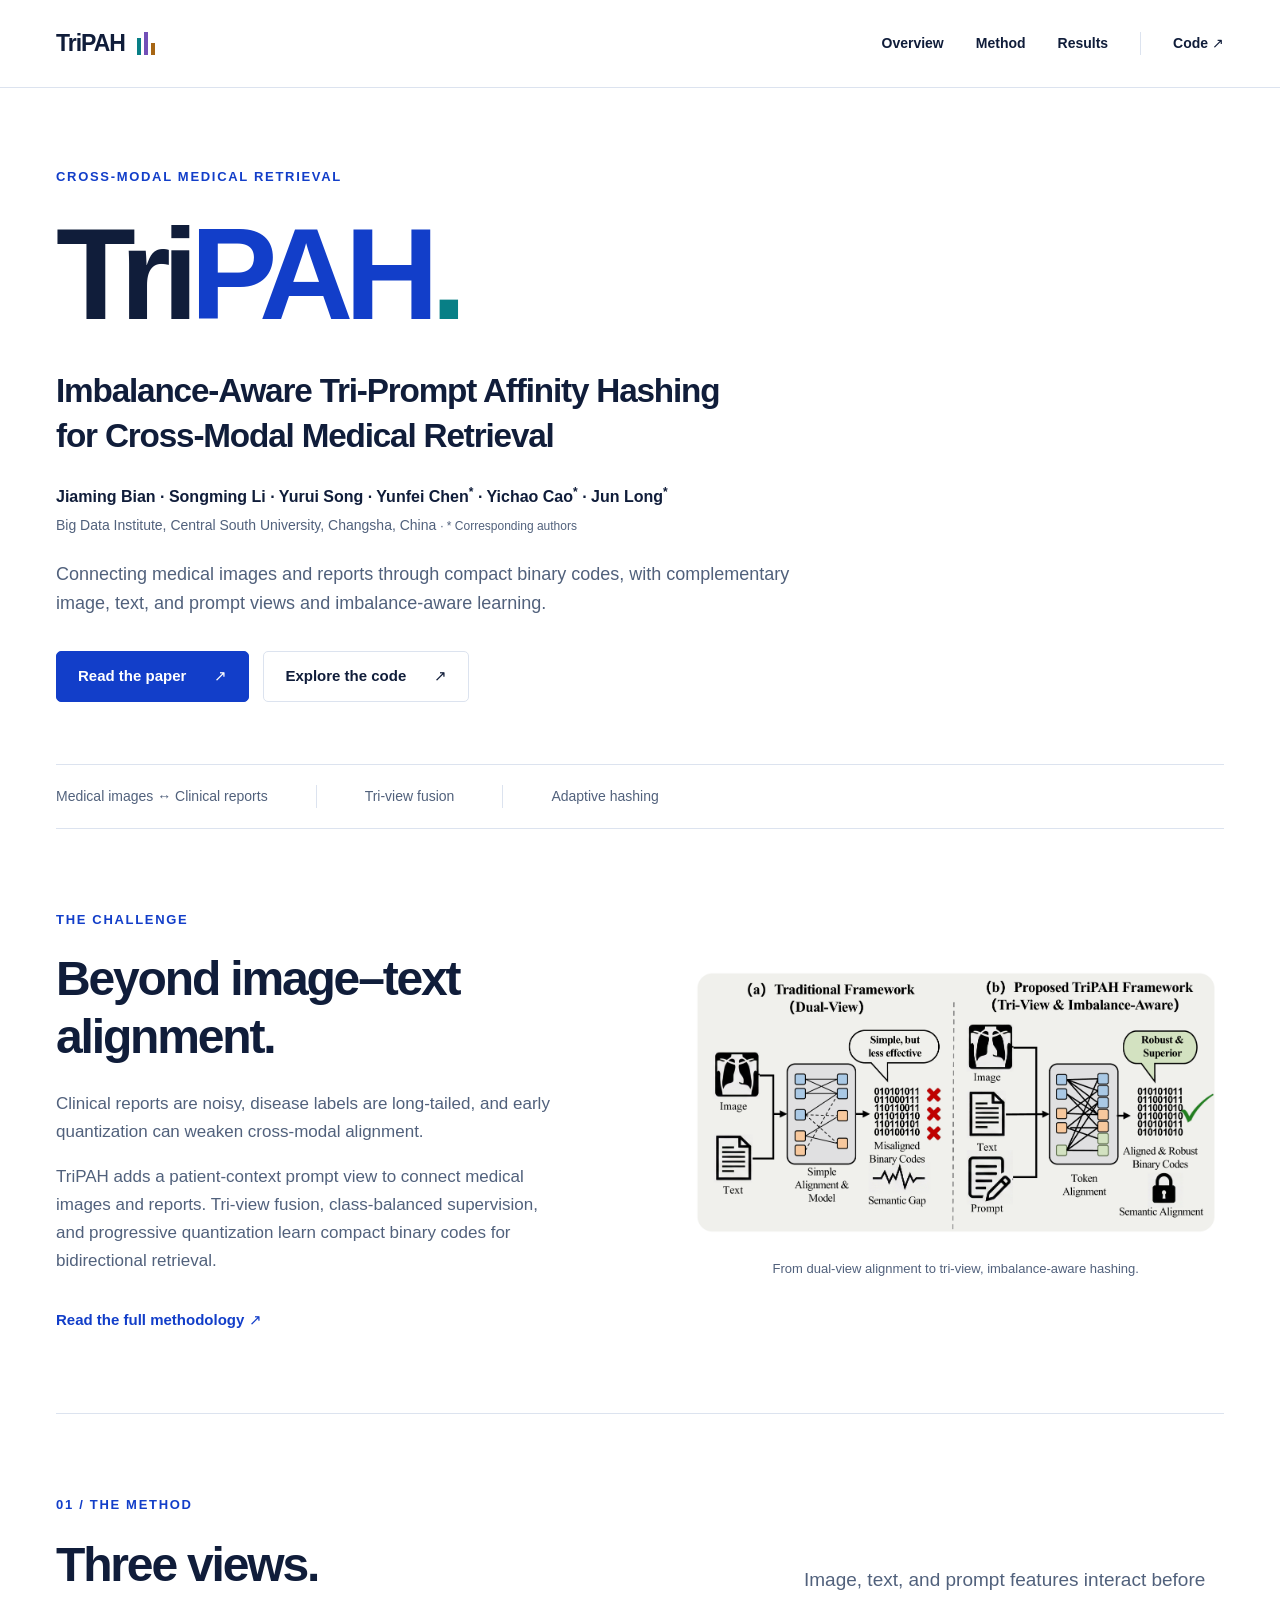
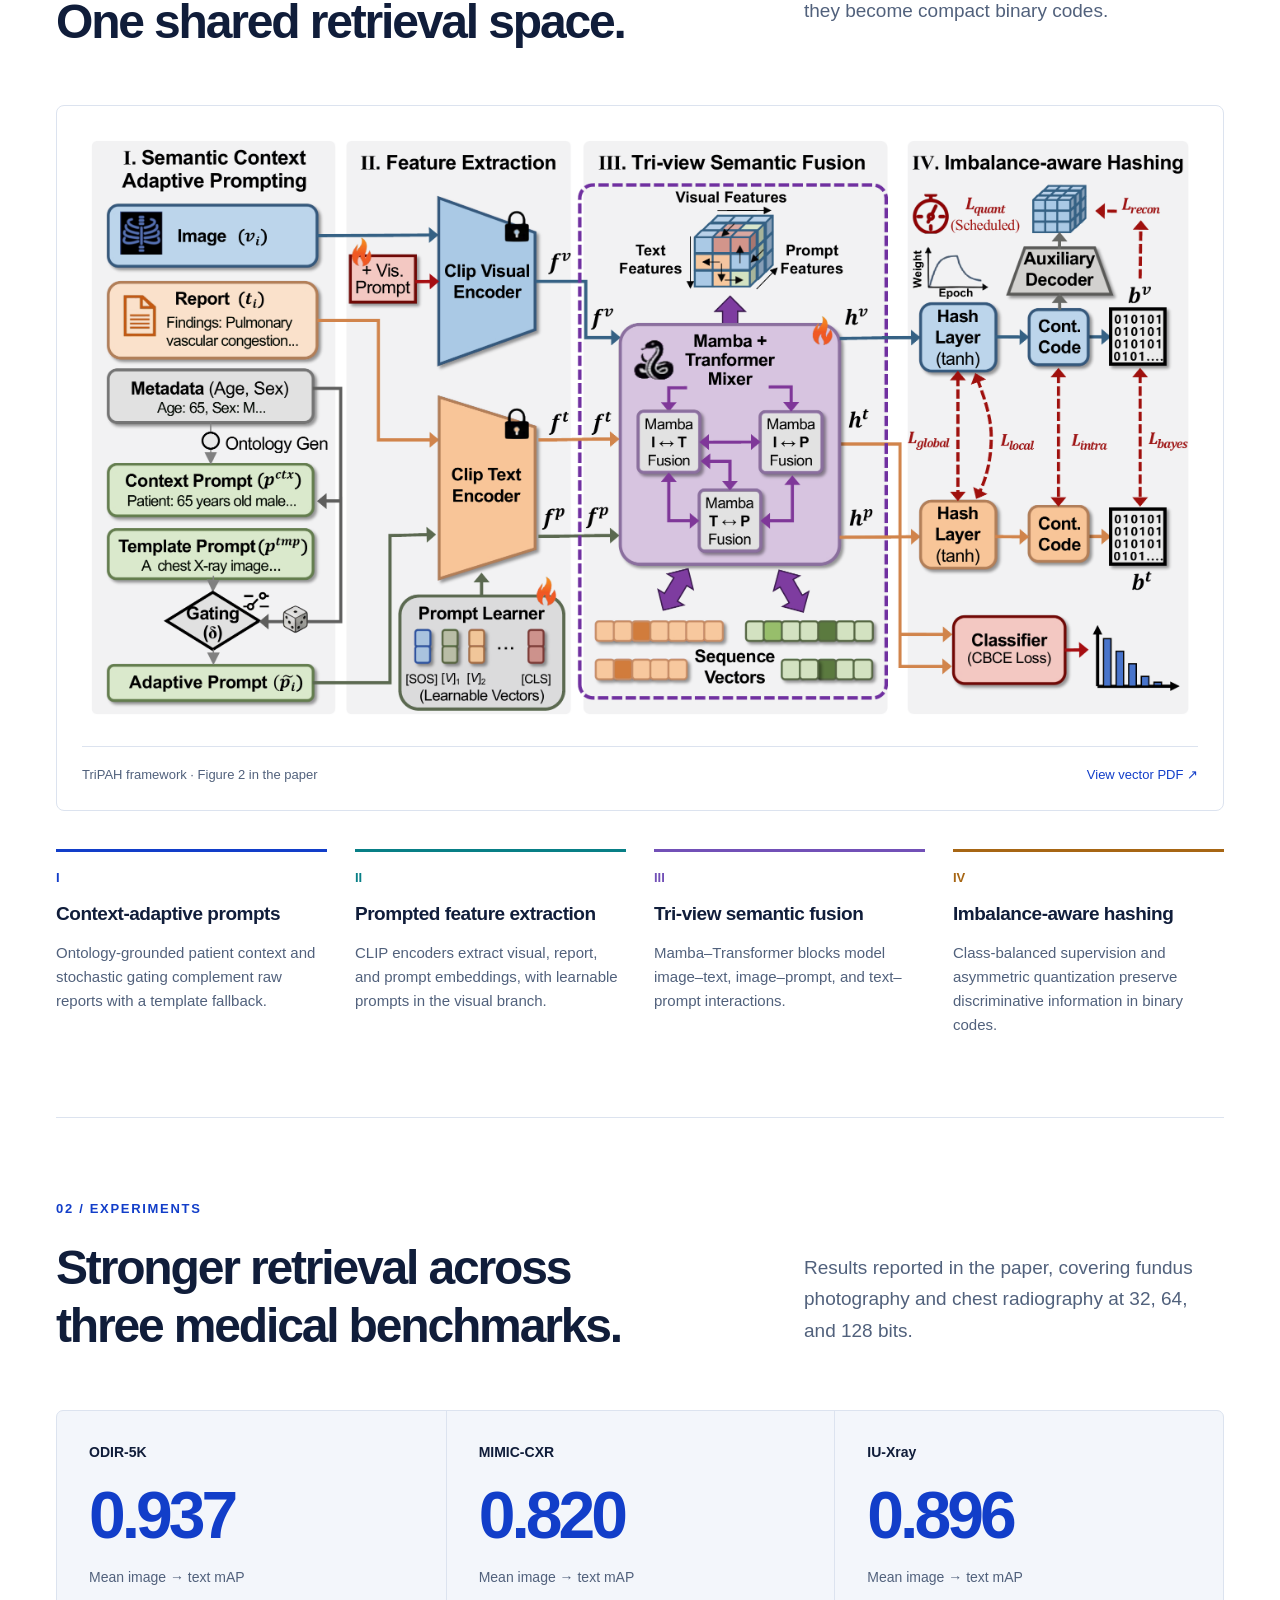
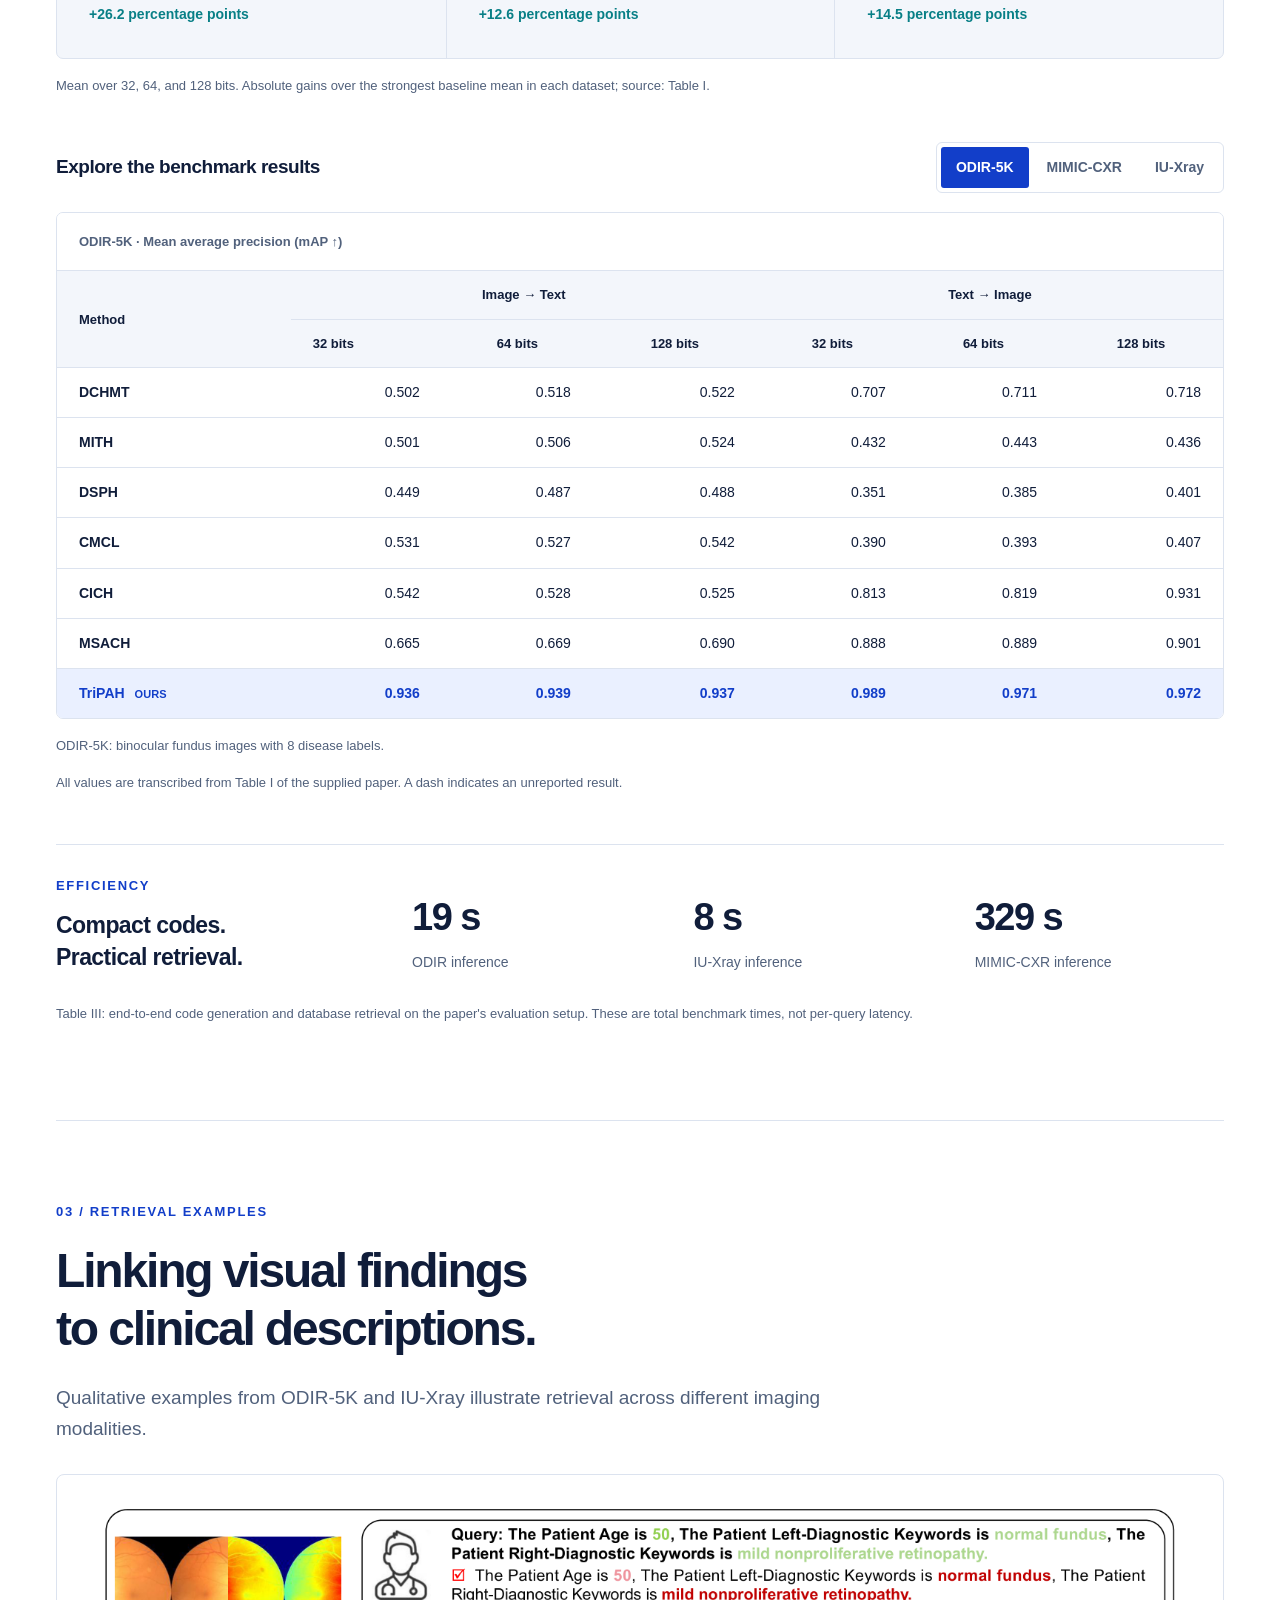
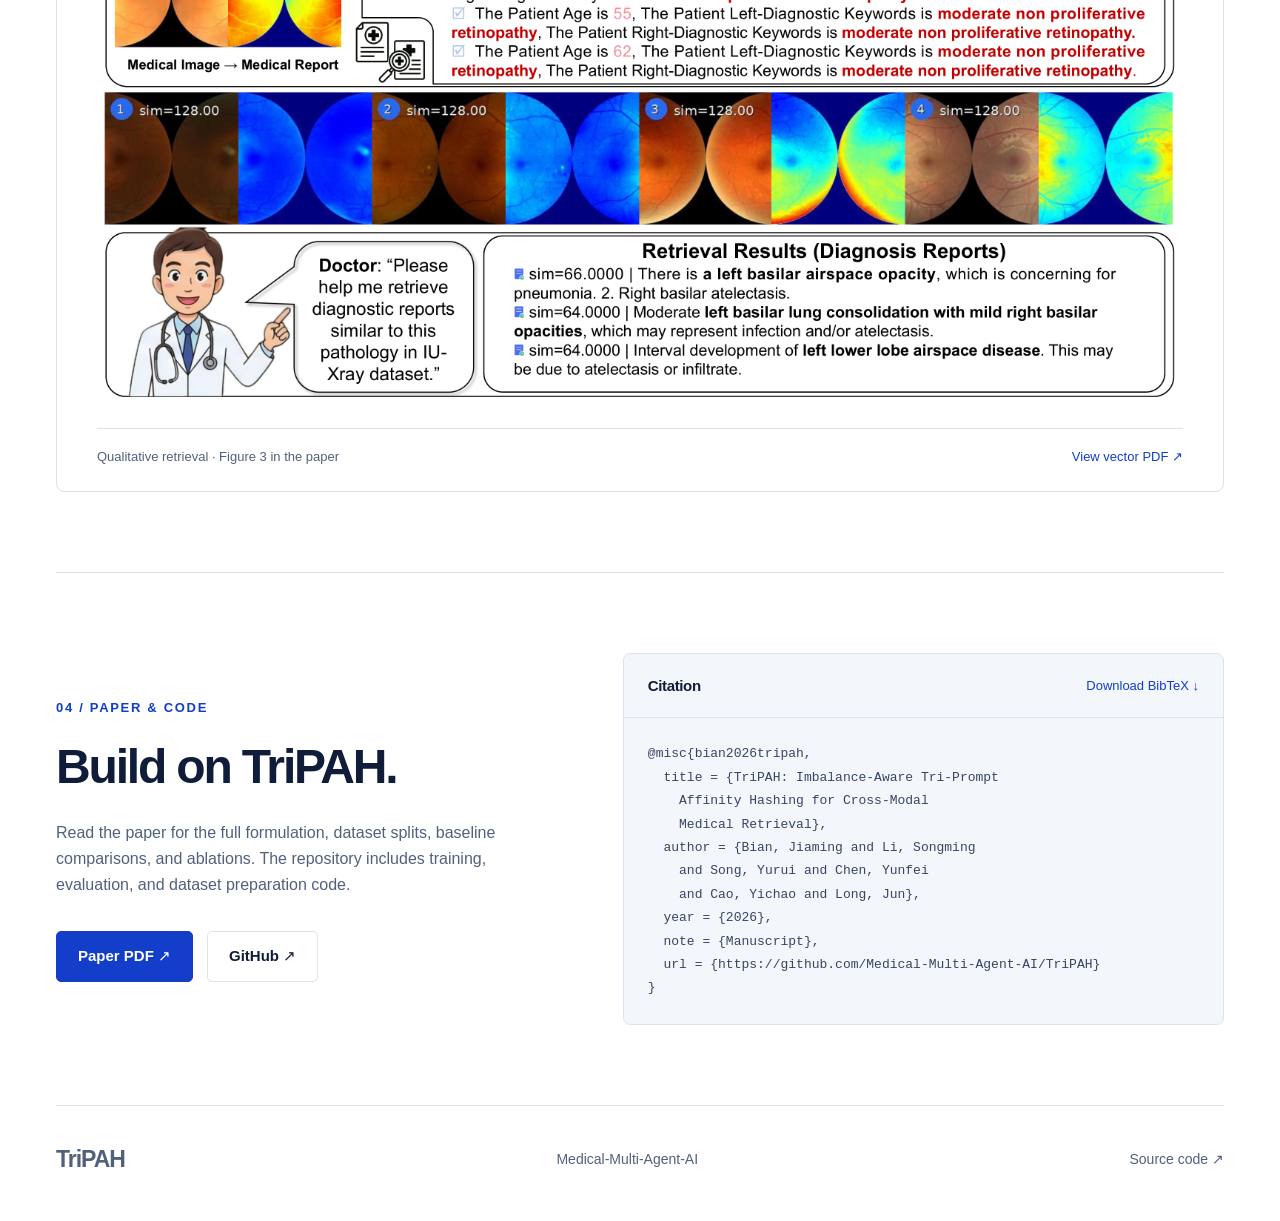
==== website/index.html @ 5a319a26 "Publish TriPAH research code, documentation, paper and project website" ====
<!doctype html>
<html lang="en">
<head>
  <meta charset="utf-8"><meta name="viewport" content="width=device-width, initial-scale=1">
  <title>TriPAH | Cross-Modal Medical Retrieval</title>
  <meta name="description" content="TriPAH: Imbalance-Aware Tri-Prompt Affinity Hashing for Cross-Modal Medical Retrieval. Explore the method, experimental results, paper, and source code.">
  <meta name="theme-color" content="#123ec9">
  <link rel="canonical" href="https://tripah.rainy-elm-2952.chatgpt.site/">
  <link rel="icon" type="image/svg+xml" href="data:image/svg+xml,%3Csvg xmlns='http://www.w3.org/2000/svg' viewBox='0 0 32 32'%3E%3Crect width='32' height='32' rx='7' fill='%23123ec9'/%3E%3Cpath d='M7 8h18v5h-6v12h-6V13H7z' fill='white'/%3E%3C/svg%3E">
  <link rel="stylesheet" href="styles.css">
</head>
<body>
  <a class="skip" href="#main">Skip to content</a>
  <header class="header"><a class="brand" href="#">TriPAH<span class="brand-mark" aria-hidden="true"><i></i><i></i><i></i></span></a><nav aria-label="Main navigation"><a href="#overview">Overview</a><a href="#method">Method</a><a href="#results">Results</a><a class="nav-code" href="https://github.com/Medical-Multi-Agent-AI/TriPAH">Code <span aria-hidden="true">↗</span></a></nav></header>
  <main id="main">
    <section class="hero" id="overview">
      <div class="eyebrow">CROSS-MODAL MEDICAL RETRIEVAL</div>
      <h1>Tri<span>PAH</span><span class="hero-period">.</span></h1>
      <p class="paper-title">Imbalance-Aware Tri-Prompt Affinity Hashing<br class="desktop-break"> for Cross-Modal Medical Retrieval</p>
      <p class="authors">Jiaming Bian · Songming Li · Yurui Song · Yunfei Chen<sup>*</sup> · Yichao Cao<sup>*</sup> · Jun Long<sup>*</sup></p>
      <p class="affiliation">Big Data Institute, Central South University, Changsha, China <span>· * Corresponding authors</span></p>
      <p class="hero-intro">Connecting medical images and reports through compact binary codes, with complementary image, text, and prompt views and imbalance-aware learning.</p>
      <div class="hero-actions"><a class="button primary" href="assets/tripah-paper.pdf">Read the paper <span aria-hidden="true">↗</span></a><a class="button secondary" href="https://github.com/Medical-Multi-Agent-AI/TriPAH">Explore the code <span aria-hidden="true">↗</span></a></div>
      <div class="hero-strip"><span>Medical images ↔ Clinical reports</span><span>Tri-view fusion</span><span>Adaptive hashing</span></div>
    </section>
    <section class="section overview-grid" aria-labelledby="motivation-title">
      <div><div class="section-kicker">THE CHALLENGE</div><h2 id="motivation-title">Beyond image–text<br>alignment.</h2><p>Clinical reports are noisy, disease labels are long-tailed, and early quantization can weaken cross-modal alignment.</p><p>TriPAH adds a patient-context prompt view to connect medical images and reports. Tri-view fusion, class-balanced supervision, and progressive quantization learn compact binary codes for bidirectional retrieval.</p><a class="text-link" href="assets/tripah-paper.pdf">Read the full methodology ↗</a></div>
      <figure class="comparison-figure"><a href="assets/comparison.pdf" aria-label="Open the conceptual comparison as a vector PDF"><img src="assets/comparison.webp" width="2690" height="1388" alt="Comparison of a traditional dual-view image–text hashing framework and TriPAH's tri-view image, text, and prompt framework." loading="lazy"></a><figcaption>From dual-view alignment to tri-view, imbalance-aware hashing.</figcaption></figure>
    </section>
    <section class="section" id="method"><div class="section-kicker">01 / THE METHOD</div><div class="section-heading"><h2>Three views.<br>One shared retrieval space.</h2><p class="section-lead">Image, text, and prompt features interact before they become compact binary codes.</p></div>
      <figure class="wide-figure"><a href="assets/main-method.pdf" aria-label="Open the full TriPAH framework as a vector PDF"><img src="assets/main-method.webp" width="2706" height="1439" alt="TriPAH framework: context-adaptive prompting, CLIP feature extraction, Mamba–Transformer tri-view fusion, and imbalance-aware multi-task hashing." loading="lazy"></a><figcaption><span>TriPAH framework · Figure 2 in the paper</span><a href="assets/main-method.pdf">View vector PDF ↗</a></figcaption></figure>
      <div class="method-steps"><article><span class="step-number">I</span><h3>Context-adaptive prompts</h3><p>Ontology-grounded patient context and stochastic gating complement raw reports with a template fallback.</p></article><article><span class="step-number">II</span><h3>Prompted feature extraction</h3><p>CLIP encoders extract visual, report, and prompt embeddings, with learnable prompts in the visual branch.</p></article><article><span class="step-number">III</span><h3>Tri-view semantic fusion</h3><p>Mamba–Transformer blocks model image–text, image–prompt, and text–prompt interactions.</p></article><article><span class="step-number">IV</span><h3>Imbalance-aware hashing</h3><p>Class-balanced supervision and asymmetric quantization preserve discriminative information in binary codes.</p></article></div>
    </section>
    <section class="section" id="results"><div class="section-kicker">02 / EXPERIMENTS</div><div class="section-heading"><h2>Stronger retrieval across<br>three medical benchmarks.</h2><p class="section-lead">Results reported in the paper, covering fundus photography and chest radiography at 32, 64, and 128 bits.</p></div>
      <div class="metrics"><article><div class="metric-label">ODIR-5K</div><div class="metric-value">0.937</div><p>Mean image → text mAP</p><span>+26.2 percentage points</span></article><article><div class="metric-label">MIMIC-CXR</div><div class="metric-value">0.820</div><p>Mean image → text mAP</p><span>+12.6 percentage points</span></article><article><div class="metric-label">IU-Xray</div><div class="metric-value">0.896</div><p>Mean image → text mAP</p><span>+14.5 percentage points</span></article></div>
      <p class="data-note">Mean over 32, 64, and 128 bits. Absolute gains over the strongest baseline mean in each dataset; source: Table I.</p>
      <div class="benchmark-head"><h3>Explore the benchmark results</h3><div class="dataset-switch" role="group" aria-label="Select benchmark dataset"><button type="button" data-dataset="odir" aria-pressed="true">ODIR-5K</button><button type="button" data-dataset="mimic" aria-pressed="false">MIMIC-CXR</button><button type="button" data-dataset="iu" aria-pressed="false">IU-Xray</button></div></div>
      <div class="table-scroll" tabindex="0" role="region" aria-label="Benchmark table, scroll horizontally for all bit lengths"><table><caption id="benchmark-caption">ODIR-5K · Mean average precision (mAP ↑)</caption><thead><tr><th rowspan="2" scope="col">Method</th><th colspan="3" scope="colgroup">Image → Text</th><th colspan="3" scope="colgroup">Text → Image</th></tr><tr><th scope="col">32 bits</th><th scope="col">64 bits</th><th scope="col">128 bits</th><th scope="col">32 bits</th><th scope="col">64 bits</th><th scope="col">128 bits</th></tr></thead><tbody id="benchmark-body">
        <tr><th scope="row">DCHMT</th><td>0.502</td><td>0.518</td><td>0.522</td><td>0.707</td><td>0.711</td><td>0.718</td></tr><tr><th scope="row">MITH</th><td>0.501</td><td>0.506</td><td>0.524</td><td>0.432</td><td>0.443</td><td>0.436</td></tr><tr><th scope="row">DSPH</th><td>0.449</td><td>0.487</td><td>0.488</td><td>0.351</td><td>0.385</td><td>0.401</td></tr><tr><th scope="row">CMCL</th><td>0.531</td><td>0.527</td><td>0.542</td><td>0.390</td><td>0.393</td><td>0.407</td></tr><tr><th scope="row">CICH</th><td>0.542</td><td>0.528</td><td>0.525</td><td>0.813</td><td>0.819</td><td>0.931</td></tr><tr><th scope="row">MSACH</th><td>0.665</td><td>0.669</td><td>0.690</td><td>0.888</td><td>0.889</td><td>0.901</td></tr><tr class="ours"><th scope="row">TriPAH <span>Ours</span></th><td>0.936</td><td>0.939</td><td>0.937</td><td>0.989</td><td>0.971</td><td>0.972</td></tr>
      </tbody></table></div><p class="data-note" id="benchmark-status" aria-live="polite">ODIR-5K: binocular fundus images with 8 disease labels.</p><p class="data-note">All values are transcribed from Table I of the supplied paper. A dash indicates an unreported result.</p>
      <div class="efficiency"><div><div class="section-kicker">EFFICIENCY</div><h3>Compact codes.<br>Practical retrieval.</h3></div><div><strong>19 s</strong><span>ODIR inference</span></div><div><strong>8 s</strong><span>IU-Xray inference</span></div><div><strong>329 s</strong><span>MIMIC-CXR inference</span></div></div><p class="data-note">Table III: end-to-end code generation and database retrieval on the paper's evaluation setup. These are total benchmark times, not per-query latency.</p>
    </section>
    <section class="section" id="qualitative"><div class="section-kicker">03 / RETRIEVAL EXAMPLES</div><h2>Linking visual findings<br>to clinical descriptions.</h2><p class="section-lead">Qualitative examples from ODIR-5K and IU-Xray illustrate retrieval across different imaging modalities.</p><figure class="wide-figure demo-figure"><a href="assets/demo.pdf" aria-label="Open retrieval examples as a vector PDF"><img src="assets/demo.webp" width="2934" height="1366" alt="Qualitative medical retrieval examples: fundus images and diagnostic reports on ODIR-5K, and chest X-ray findings on IU-Xray." loading="lazy"></a><figcaption><span>Qualitative retrieval · Figure 3 in the paper</span><a href="assets/demo.pdf">View vector PDF ↗</a></figcaption></figure></section>
    <section class="section citation" id="citation"><div><div class="section-kicker">04 / PAPER & CODE</div><h2>Build on TriPAH.</h2><p>Read the paper for the full formulation, dataset splits, baseline comparisons, and ablations. The repository includes training, evaluation, and dataset preparation code.</p><div class="hero-actions"><a class="button primary" href="assets/tripah-paper.pdf">Paper PDF ↗</a><a class="button secondary" href="https://github.com/Medical-Multi-Agent-AI/TriPAH">GitHub ↗</a></div></div><div class="citation-box"><div class="citation-heading"><h3>Citation</h3><a href="assets/tripah.bib" download>Download BibTeX ↓</a></div><pre><code>@misc{bian2026tripah,
  title = {TriPAH: Imbalance-Aware Tri-Prompt
    Affinity Hashing for Cross-Modal
    Medical Retrieval},
  author = {Bian, Jiaming and Li, Songming
    and Song, Yurui and Chen, Yunfei
    and Cao, Yichao and Long, Jun},
  year = {2026},
  note = {Manuscript},
  url = {https://github.com/Medical-Multi-Agent-AI/TriPAH}
}</code></pre></div></section>
  </main>
  <footer><a class="brand" href="#">TriPAH</a><span>Medical-Multi-Agent-AI</span><a href="https://github.com/Medical-Multi-Agent-AI/TriPAH">Source code ↗</a></footer>
<script src="app.js" defer></script>
</body></html>
---- website/styles.css ----
:root{--ink:#101d3a;--muted:#51617c;--blue:#123ec9;--line:#dce3ef;--surface:#f3f6fb;--teal:#087f86;--purple:#7250b7;--amber:#a76614;font-family:Inter,"Segoe UI",Arial,sans-serif;color:var(--ink);background:#fff;font-synthesis:none}
*{box-sizing:border-box}html{scroll-behavior:smooth;scroll-padding-top:90px}body{margin:0;font-size:16px;line-height:1.65}a{color:inherit;text-decoration:none}a:hover{color:var(--blue)}button,a{-webkit-tap-highlight-color:transparent}a:focus-visible,button:focus-visible{outline:3px solid #5685ff;outline-offset:5px}button{font:inherit}.skip{position:absolute;left:24px;top:-80px;padding:10px;background:#fff;z-index:20}.skip:focus{top:12px}.header{max-width:1328px;margin:auto;height:88px;padding:0 56px;display:flex;align-items:center;justify-content:space-between;border-bottom:1px solid var(--line)}.brand{display:inline-flex;align-items:center;gap:12px;font-size:23px;font-weight:800;letter-spacing:-1px}.brand-mark{display:flex;gap:3px;align-items:flex-end}.brand-mark i{width:4px;height:17px;background:var(--teal)}.brand-mark i:nth-child(2){height:23px;background:var(--purple)}.brand-mark i:nth-child(3){height:12px;background:var(--amber)}nav{display:flex;gap:32px;align-items:center;font-size:14px;font-weight:600}.nav-code{border-left:1px solid var(--line);padding-left:32px}.hero{max-width:1216px;margin:auto;padding:78px 0 0}.eyebrow,.section-kicker{font-size:13px;font-weight:700;letter-spacing:.13em;color:var(--blue)}h1{font-size:clamp(76px,10.2vw,142px);line-height:1.1;letter-spacing:-.065em;margin:16px 0 22px;font-weight:750}h1>span:not(.hero-period){color:var(--blue)}.hero-period{color:var(--teal)}.paper-title{font-size:clamp(23px,2.6vw,35px);line-height:1.35;letter-spacing:-.035em;font-weight:600;max-width:990px;margin:0 0 24px}.hero-intro{max-width:740px;font-size:18px;color:var(--muted);line-height:1.65}.hero-actions{display:flex;gap:14px;margin-top:32px}.button{padding:12px 21px;border:1px solid var(--line);font-weight:650;display:inline-flex;gap:28px;align-items:center;border-radius:5px;font-size:15px}.button.primary{background:var(--blue);border-color:var(--blue);color:#fff}.button.primary:hover{background:#0b2fa8}.button.secondary:hover{background:var(--surface)}.hero-strip{display:flex;gap:48px;border-top:1px solid var(--line);border-bottom:1px solid var(--line);margin-top:62px;padding:20px 0;font-size:14px;color:var(--muted)}.hero-strip span+span{border-left:1px solid var(--line);padding-left:48px}.section{max-width:1216px;margin:auto;padding:80px 0;border-bottom:1px solid var(--line)}h2{font-size:clamp(30px,4vw,48px);line-height:1.2;font-weight:650;letter-spacing:-.045em;margin:20px 0 24px}.section-lead{font-size:19px;max-width:770px;color:var(--muted)}footer{max-width:1216px;margin:auto;padding:35px 0 42px;display:flex;justify-content:space-between;align-items:center;font-size:14px;color:var(--muted)}
@media(min-width:1500px){.hero,.section,footer{max-width:1216px}}@media(max-width:1328px){.hero,.section,footer{margin-left:56px;margin-right:56px}}@media(max-width:700px){.header{height:76px;padding:0 22px}nav{gap:16px}nav a:first-child{display:none}.nav-code{padding-left:0;border:0}.hero,.section,footer{margin-left:22px;margin-right:22px}.hero{padding-top:48px}.desktop-break{display:none}.hero-intro{font-size:17px}.hero-strip{gap:12px;flex-wrap:wrap;margin-top:40px}.hero-strip span+span{border:0;padding-left:0}.hero-strip span{width:100%}.section{padding:54px 0}.hero-actions{gap:10px;flex-wrap:wrap}.button{gap:14px;padding:11px 16px}footer{flex-wrap:wrap;gap:16px}footer .brand{width:100%}}
@media(prefers-reduced-motion:reduce){html{scroll-behavior:auto}}
.authors{font-size:16px;font-weight:550;margin:23px 0 3px;max-width:1000px}.authors sup{font-size:12px}.affiliation{font-size:14px;color:var(--muted);margin:0 0 23px}.affiliation span{font-size:12px}.hero-intro{margin-top:22px}.overview-grid{display:grid;grid-template-columns:1fr 1fr;gap:95px;align-items:center}.overview-grid p{color:var(--muted);max-width:500px;font-size:17px}.text-link{color:var(--blue);font-size:15px;font-weight:650;display:inline-block;margin-top:16px}figure{margin:0}img{display:block;max-width:100%;height:auto}.comparison-figure img{max-height:470px;width:100%;object-fit:contain}.comparison-figure figcaption{text-align:center}.section-heading{display:flex;justify-content:space-between;gap:60px;align-items:center}.section-heading h2{flex:1}.section-heading .section-lead{max-width:420px;flex:1}.wide-figure{margin-top:30px;padding:25px;border:1px solid var(--line);border-radius:8px;background:white}.wide-figure img{width:100%;height:auto}.wide-figure figcaption{display:flex;gap:16px;justify-content:space-between;flex-wrap:wrap;border-top:1px solid var(--line);padding-top:18px;margin-top:22px}figcaption{font-size:13px;color:var(--muted);line-height:1.5;margin-top:18px}figcaption a{color:var(--blue)}.method-steps{display:grid;grid-template-columns:repeat(4,1fr);gap:28px;margin-top:38px}.step-number{color:var(--blue);font-size:13px;font-weight:750;display:block;border-top:3px solid var(--blue);padding-top:15px}.method-steps article:nth-child(2) .step-number{border-color:var(--teal);color:var(--teal)}.method-steps article:nth-child(3) .step-number{border-color:var(--purple);color:var(--purple)}.method-steps article:nth-child(4) .step-number{border-color:var(--amber);color:var(--amber)}h3{font-size:19px;line-height:1.4;letter-spacing:-.025em;font-weight:650;margin:13px 0}.method-steps p{color:var(--muted);font-size:15px;line-height:1.6;margin:0}.metrics{display:grid;grid-template-columns:repeat(3,1fr);margin-top:32px;background:var(--surface);border:1px solid var(--line);border-radius:7px}.metrics article{padding:30px 32px}.metrics article+article{border-left:1px solid var(--line)}.metric-label{font-size:14px;font-weight:650}.metric-value{font-size:66px;font-weight:650;letter-spacing:-.06em;color:var(--blue);line-height:1.3;margin:8px 0}.metrics p{font-size:14px;color:var(--muted);margin:0 0 12px}.metrics article>span{font-size:14px;font-weight:650;color:var(--teal)}.data-note{font-size:13px;color:var(--muted);line-height:1.65;margin:16px 0}.benchmark-head{display:flex;justify-content:space-between;align-items:center;gap:20px;margin-top:45px;margin-bottom:18px}.dataset-switch{display:flex;border:1px solid var(--line);border-radius:6px;padding:4px;gap:3px}.dataset-switch button{border:0;background:transparent;color:var(--muted);border-radius:3px;padding:9px 15px;font-size:14px;cursor:pointer;font-weight:600}.dataset-switch button:hover{background:var(--surface)}.dataset-switch button[aria-pressed=true]{background:var(--blue);color:white}.table-scroll{overflow-x:auto;border:1px solid var(--line);border-radius:7px}table{border-collapse:collapse;width:100%;min-width:650px;font-size:14px;font-variant-numeric:tabular-nums;text-align:right}caption{text-align:left;font-weight:600;padding:18px 22px;color:var(--muted);font-size:13px;background:#fff}th,td{padding:13px 22px;border-top:1px solid var(--line)}thead{background:var(--surface)}thead th{text-align:center;font-size:13px;font-weight:650}thead th:first-child,tbody th{text-align:left}tbody th{font-weight:550}tbody tr:hover{background:#f9fbfe}.ours,.ours:hover{background:#eaf0ff;color:var(--blue);font-weight:750}.ours th{font-weight:750}.ours th span{margin-left:6px;font-size:11px;letter-spacing:.01em;text-transform:uppercase}.efficiency{display:grid;grid-template-columns:1.3fr repeat(3,1fr);gap:32px;align-items:center;margin-top:50px;border-top:1px solid var(--line);padding-top:30px}.efficiency h3{font-size:23px}.efficiency strong{display:block;font-size:38px;font-weight:600;letter-spacing:-.04em}.efficiency span{font-size:14px;color:var(--muted)}.demo-figure{padding:25px 40px}.citation{display:grid;grid-template-columns:.9fr 1.1fr;gap:75px;align-items:center}.citation p{color:var(--muted);max-width:480px}.citation-box{background:var(--surface);border:1px solid var(--line);border-radius:7px;overflow:hidden}.citation-heading{padding:8px 24px;display:flex;justify-content:space-between;align-items:center;border-bottom:1px solid var(--line);gap:15px}.citation-heading h3{font-size:15px}.citation-heading a{font-size:13px;color:var(--blue)}pre{white-space:pre-wrap;overflow-wrap:anywhere;margin:0;padding:24px;font-size:13px;line-height:1.8;color:#374563}code{font-family:Consolas,"SFMono-Regular",monospace}
@media(max-width:1000px){.overview-grid{gap:42px}.method-steps{grid-template-columns:repeat(2,1fr)}.section-heading{gap:35px}.metrics article{padding:25px}.metric-value{font-size:52px}.benchmark-head{flex-wrap:wrap}.citation{gap:35px;grid-template-columns:1fr}.efficiency{gap:22px}}
@media(max-width:700px){.authors{line-height:1.8;font-size:15px}.affiliation span{display:block}.overview-grid{grid-template-columns:1fr;gap:32px}.comparison-figure img{max-height:360px}.section-heading{display:block}.section-heading .section-lead{max-width:none}.wide-figure{padding:12px;border-radius:5px}.wide-figure figcaption{font-size:12px;padding:12px 3px 0;margin-top:12px}.method-steps{gap:25px 20px}.method-steps h3{font-size:17px}.method-steps p{font-size:14px}.metrics{grid-template-columns:1fr}.metrics article{padding:22px 25px;display:grid;grid-template-columns:1fr 1fr;gap:0 15px;align-items:center}.metrics article+article{border-left:0;border-top:1px solid var(--line)}.metric-label{grid-column:1}.metric-value{grid-column:2;grid-row:1/4;text-align:right;font-size:52px;margin:0}.metrics p{font-size:12px;margin:4px 0}.metrics article>span{font-size:12px}.dataset-switch{width:100%;justify-content:space-between}.dataset-switch button{font-size:13px;padding:9px 13px}.benchmark-head{gap:4px;margin-top:35px}.efficiency{grid-template-columns:repeat(3,1fr);gap:15px}.efficiency>div:first-child{grid-column:1/-1}.efficiency h3 br{display:none}.efficiency strong{font-size:29px}.efficiency span{font-size:12px}.citation{gap:28px}.citation-heading{padding:8px 17px}pre{padding:18px;font-size:12px}.demo-figure{padding:12px}}
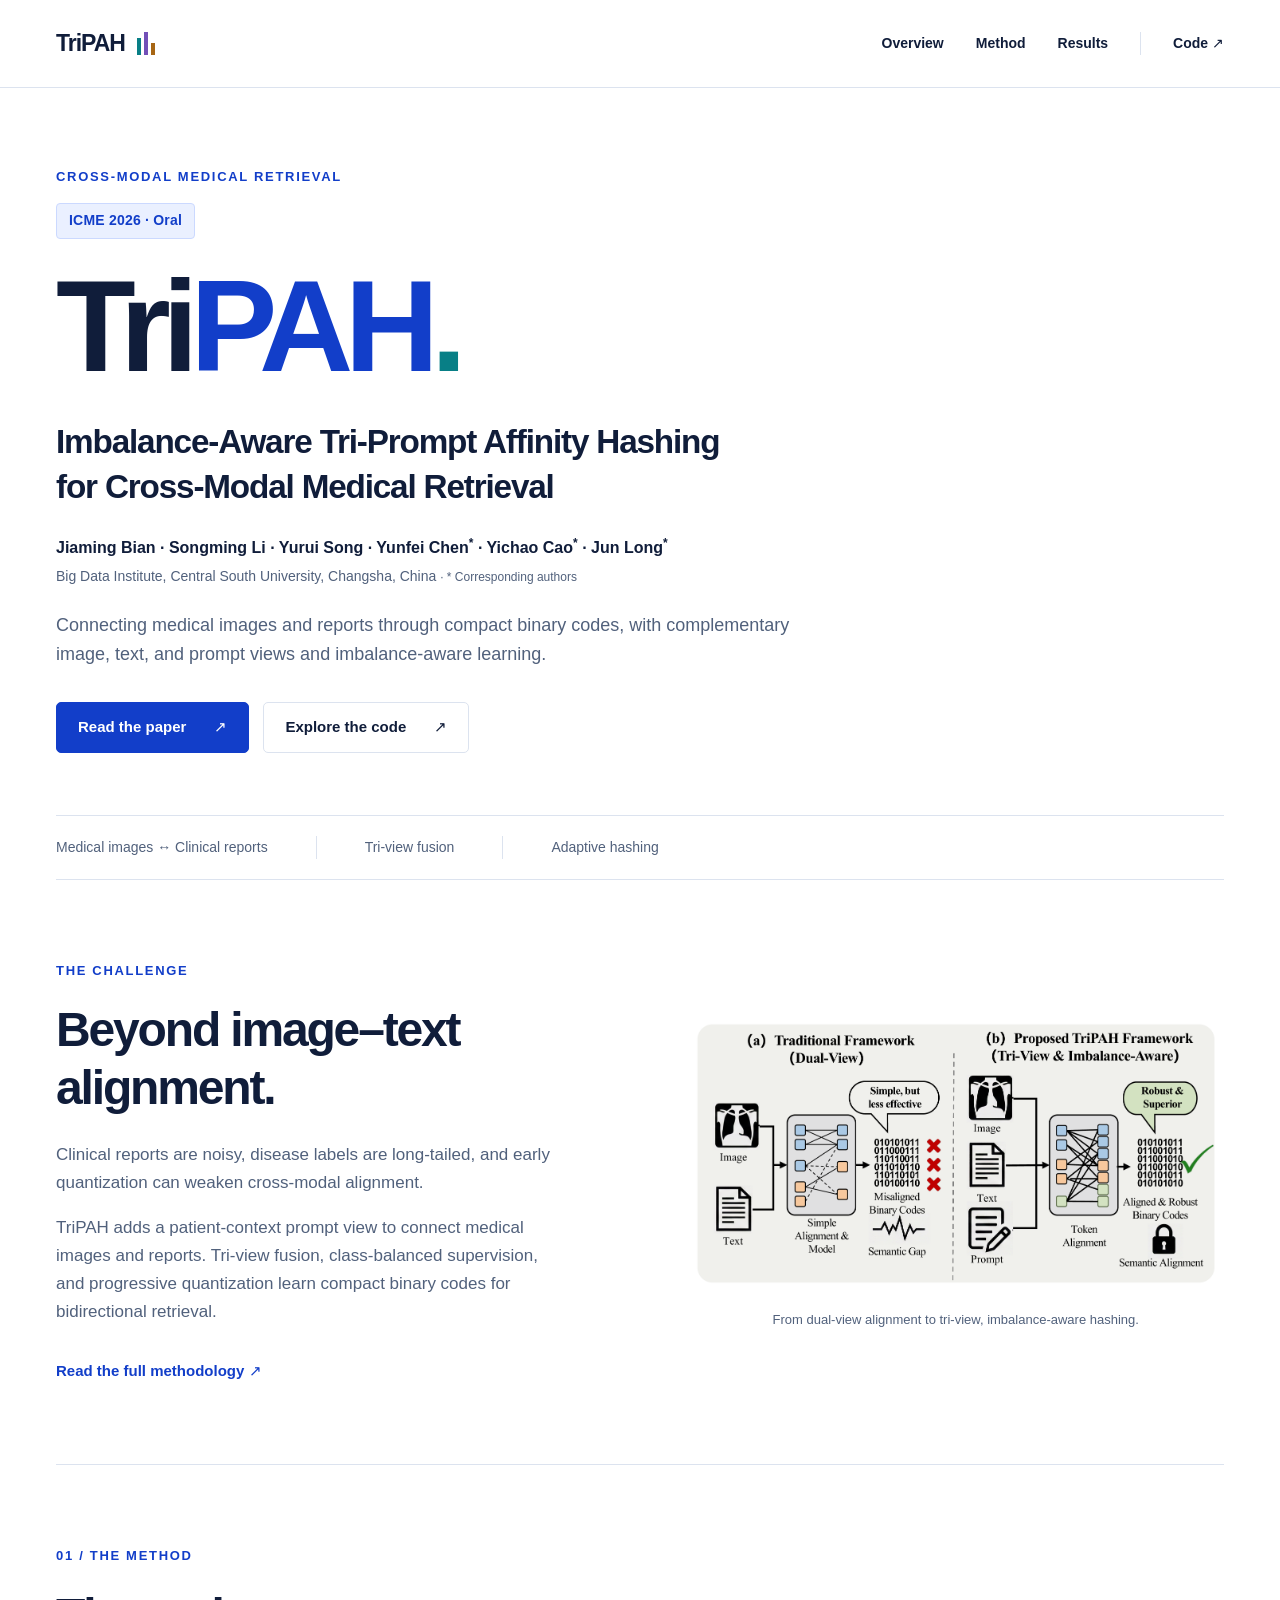
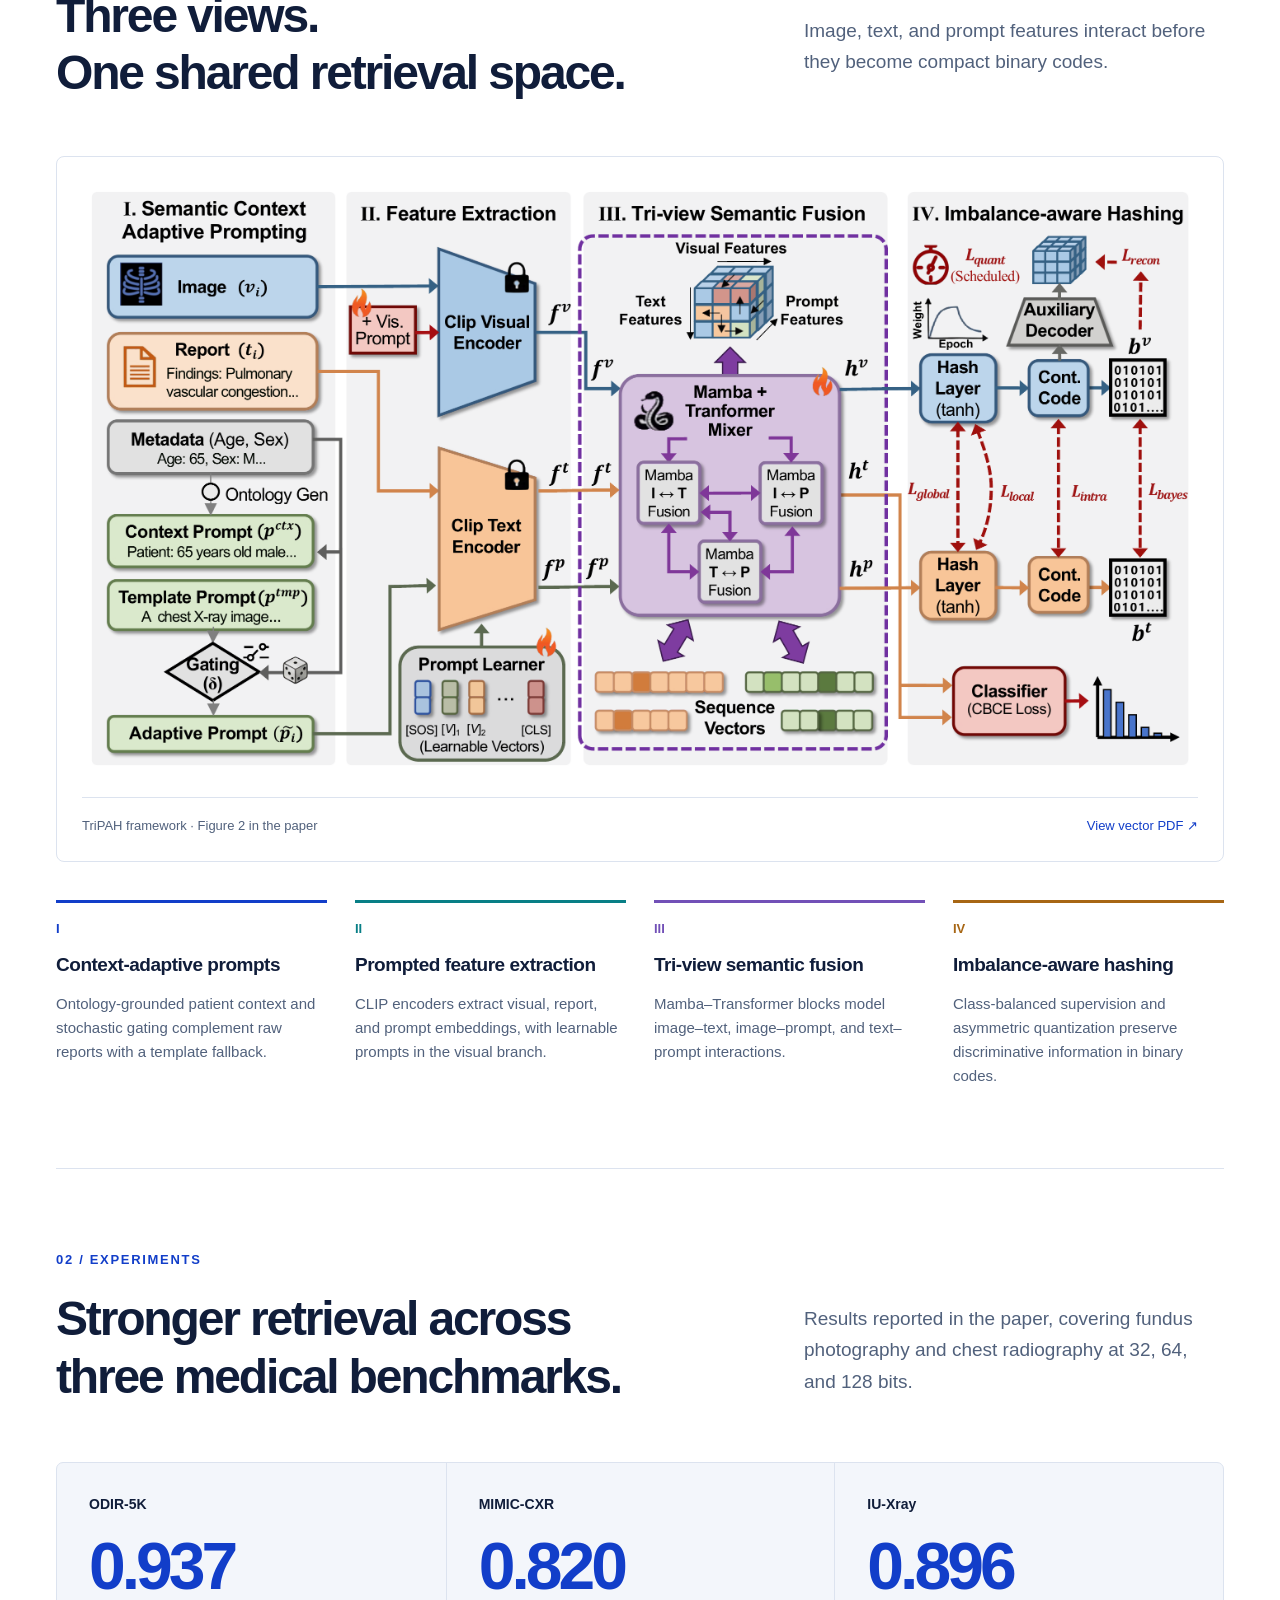
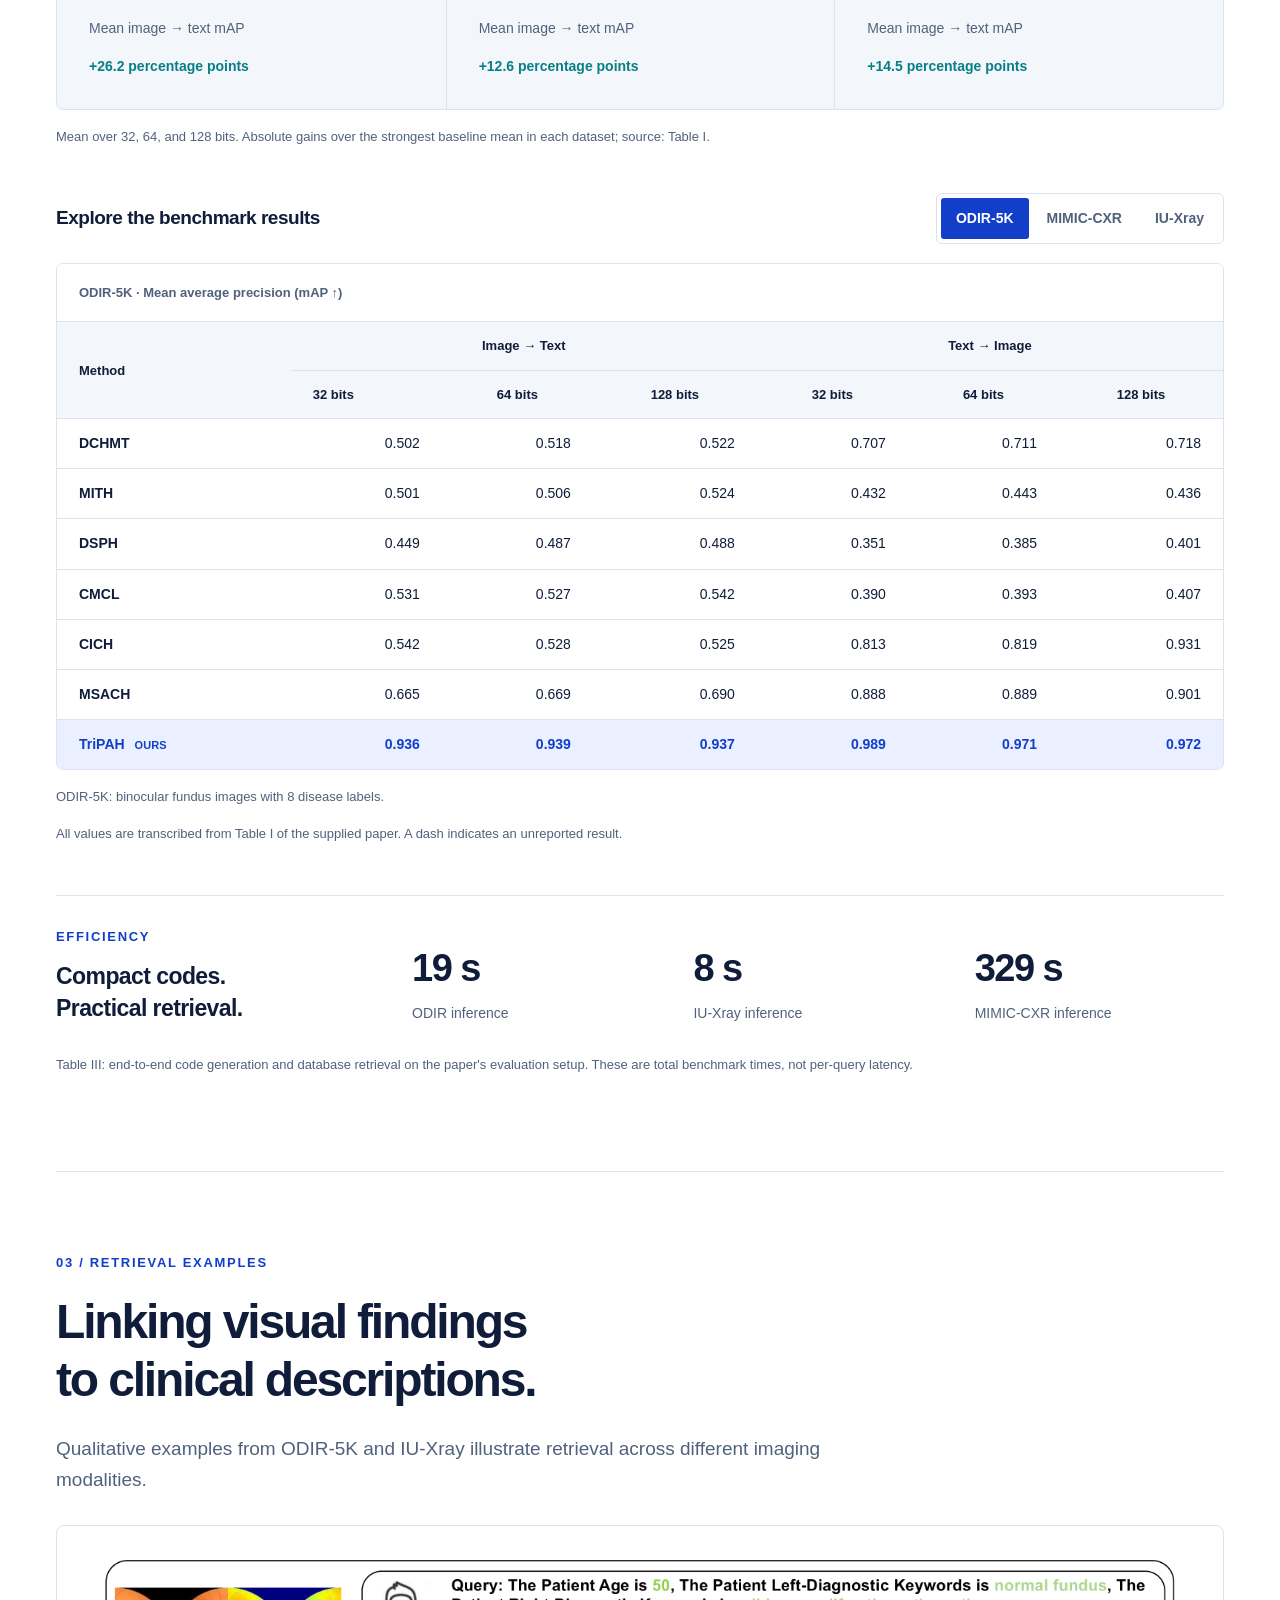
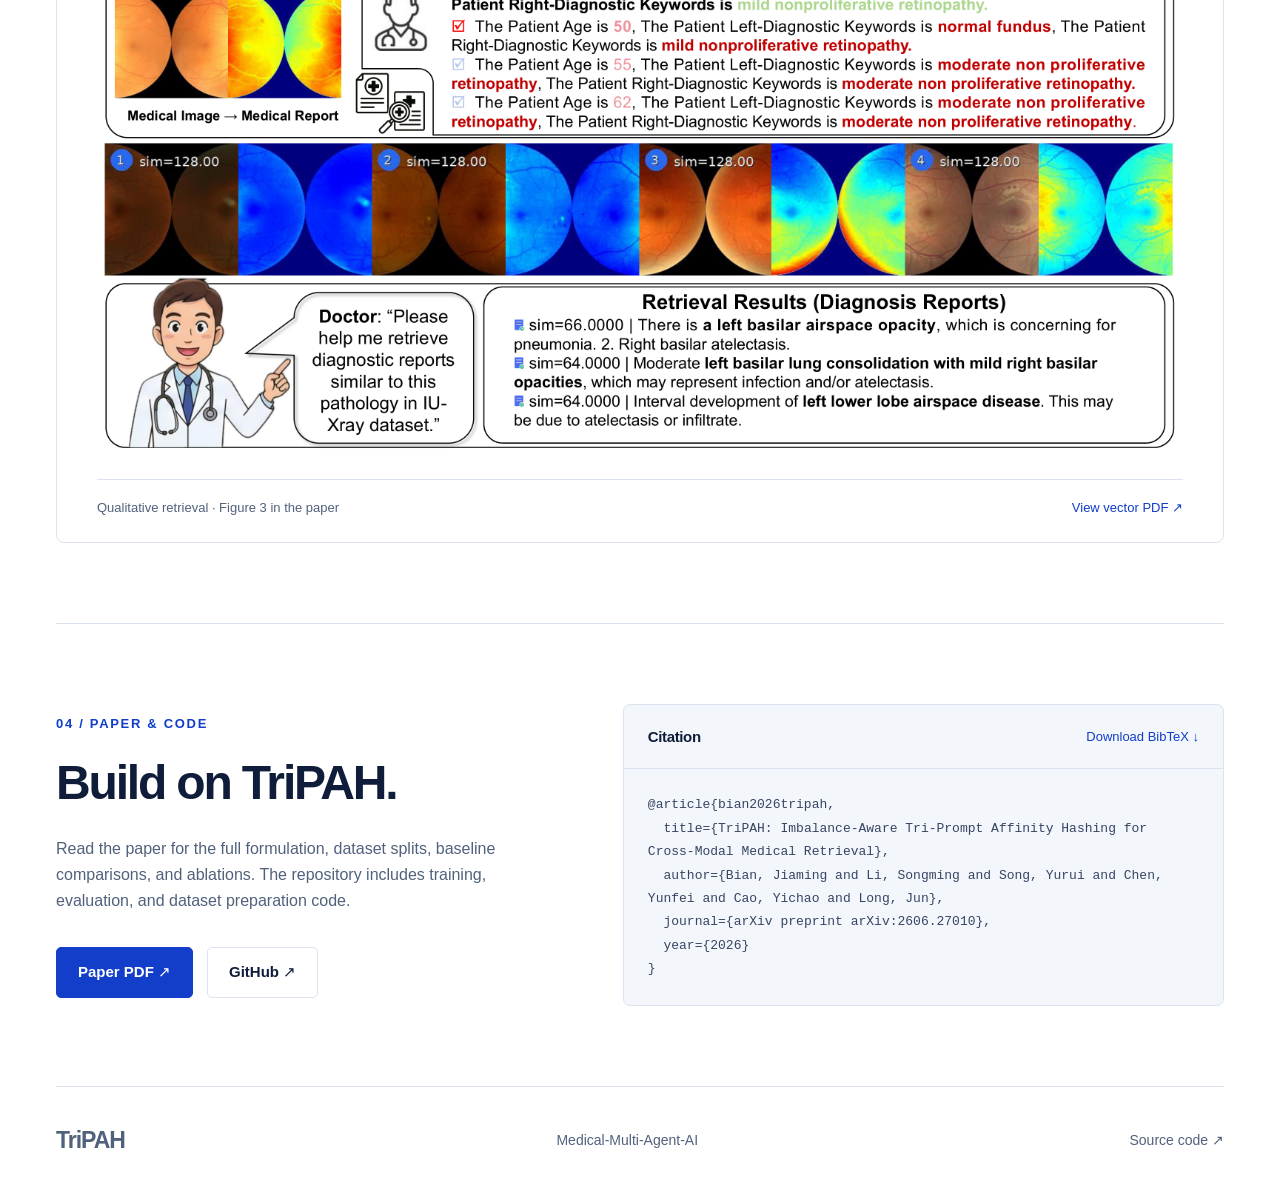
==== commit 9eb98f9f: "Announce ICME 2026 Oral acceptance and cite arXiv 2606.27010" ====
--- a/website/index.html
+++ b/website/index.html
@@ -15,12 +15,13 @@
   <main id="main">
     <section class="hero" id="overview">
       <div class="eyebrow">CROSS-MODAL MEDICAL RETRIEVAL</div>
+      <p class="venue">ICME 2026 · Oral</p>
       <h1>Tri<span>PAH</span><span class="hero-period">.</span></h1>
       <p class="paper-title">Imbalance-Aware Tri-Prompt Affinity Hashing<br class="desktop-break"> for Cross-Modal Medical Retrieval</p>
       <p class="authors">Jiaming Bian · Songming Li · Yurui Song · Yunfei Chen<sup>*</sup> · Yichao Cao<sup>*</sup> · Jun Long<sup>*</sup></p>
       <p class="affiliation">Big Data Institute, Central South University, Changsha, China <span>· * Corresponding authors</span></p>
       <p class="hero-intro">Connecting medical images and reports through compact binary codes, with complementary image, text, and prompt views and imbalance-aware learning.</p>
-      <div class="hero-actions"><a class="button primary" href="assets/tripah-paper.pdf">Read the paper <span aria-hidden="true">↗</span></a><a class="button secondary" href="https://github.com/Medical-Multi-Agent-AI/TriPAH">Explore the code <span aria-hidden="true">↗</span></a></div>
+      <div class="hero-actions"><a class="button primary" href="https://arxiv.org/abs/2606.27010">Read the paper <span aria-hidden="true">↗</span></a><a class="button secondary" href="https://github.com/Medical-Multi-Agent-AI/TriPAH">Explore the code <span aria-hidden="true">↗</span></a></div>
       <div class="hero-strip"><span>Medical images ↔ Clinical reports</span><span>Tri-view fusion</span><span>Adaptive hashing</span></div>
     </section>
     <section class="section overview-grid" aria-labelledby="motivation-title">
@@ -41,16 +42,11 @@
       <div class="efficiency"><div><div class="section-kicker">EFFICIENCY</div><h3>Compact codes.<br>Practical retrieval.</h3></div><div><strong>19 s</strong><span>ODIR inference</span></div><div><strong>8 s</strong><span>IU-Xray inference</span></div><div><strong>329 s</strong><span>MIMIC-CXR inference</span></div></div><p class="data-note">Table III: end-to-end code generation and database retrieval on the paper's evaluation setup. These are total benchmark times, not per-query latency.</p>
     </section>
     <section class="section" id="qualitative"><div class="section-kicker">03 / RETRIEVAL EXAMPLES</div><h2>Linking visual findings<br>to clinical descriptions.</h2><p class="section-lead">Qualitative examples from ODIR-5K and IU-Xray illustrate retrieval across different imaging modalities.</p><figure class="wide-figure demo-figure"><a href="assets/demo.pdf" aria-label="Open retrieval examples as a vector PDF"><img src="assets/demo.webp" width="2934" height="1366" alt="Qualitative medical retrieval examples: fundus images and diagnostic reports on ODIR-5K, and chest X-ray findings on IU-Xray." loading="lazy"></a><figcaption><span>Qualitative retrieval · Figure 3 in the paper</span><a href="assets/demo.pdf">View vector PDF ↗</a></figcaption></figure></section>
-    <section class="section citation" id="citation"><div><div class="section-kicker">04 / PAPER & CODE</div><h2>Build on TriPAH.</h2><p>Read the paper for the full formulation, dataset splits, baseline comparisons, and ablations. The repository includes training, evaluation, and dataset preparation code.</p><div class="hero-actions"><a class="button primary" href="assets/tripah-paper.pdf">Paper PDF ↗</a><a class="button secondary" href="https://github.com/Medical-Multi-Agent-AI/TriPAH">GitHub ↗</a></div></div><div class="citation-box"><div class="citation-heading"><h3>Citation</h3><a href="assets/tripah.bib" download>Download BibTeX ↓</a></div><pre><code>@misc{bian2026tripah,
-  title = {TriPAH: Imbalance-Aware Tri-Prompt
-    Affinity Hashing for Cross-Modal
-    Medical Retrieval},
-  author = {Bian, Jiaming and Li, Songming
-    and Song, Yurui and Chen, Yunfei
-    and Cao, Yichao and Long, Jun},
-  year = {2026},
-  note = {Manuscript},
-  url = {https://github.com/Medical-Multi-Agent-AI/TriPAH}
+    <section class="section citation" id="citation"><div><div class="section-kicker">04 / PAPER & CODE</div><h2>Build on TriPAH.</h2><p>Read the paper for the full formulation, dataset splits, baseline comparisons, and ablations. The repository includes training, evaluation, and dataset preparation code.</p><div class="hero-actions"><a class="button primary" href="assets/tripah-paper.pdf">Paper PDF ↗</a><a class="button secondary" href="https://github.com/Medical-Multi-Agent-AI/TriPAH">GitHub ↗</a></div></div><div class="citation-box"><div class="citation-heading"><h3>Citation</h3><a href="assets/tripah.bib" download>Download BibTeX ↓</a></div><pre><code>@article{bian2026tripah,
+  title={TriPAH: Imbalance-Aware Tri-Prompt Affinity Hashing for Cross-Modal Medical Retrieval},
+  author={Bian, Jiaming and Li, Songming and Song, Yurui and Chen, Yunfei and Cao, Yichao and Long, Jun},
+  journal={arXiv preprint arXiv:2606.27010},
+  year={2026}
 }</code></pre></div></section>
   </main>
   <footer><a class="brand" href="#">TriPAH</a><span>Medical-Multi-Agent-AI</span><a href="https://github.com/Medical-Multi-Agent-AI/TriPAH">Source code ↗</a></footer>
--- a/website/styles.css
+++ b/website/styles.css
@@ -5,3 +5,5 @@
 .authors{font-size:16px;font-weight:550;margin:23px 0 3px;max-width:1000px}.authors sup{font-size:12px}.affiliation{font-size:14px;color:var(--muted);margin:0 0 23px}.affiliation span{font-size:12px}.hero-intro{margin-top:22px}.overview-grid{display:grid;grid-template-columns:1fr 1fr;gap:95px;align-items:center}.overview-grid p{color:var(--muted);max-width:500px;font-size:17px}.text-link{color:var(--blue);font-size:15px;font-weight:650;display:inline-block;margin-top:16px}figure{margin:0}img{display:block;max-width:100%;height:auto}.comparison-figure img{max-height:470px;width:100%;object-fit:contain}.comparison-figure figcaption{text-align:center}.section-heading{display:flex;justify-content:space-between;gap:60px;align-items:center}.section-heading h2{flex:1}.section-heading .section-lead{max-width:420px;flex:1}.wide-figure{margin-top:30px;padding:25px;border:1px solid var(--line);border-radius:8px;background:white}.wide-figure img{width:100%;height:auto}.wide-figure figcaption{display:flex;gap:16px;justify-content:space-between;flex-wrap:wrap;border-top:1px solid var(--line);padding-top:18px;margin-top:22px}figcaption{font-size:13px;color:var(--muted);line-height:1.5;margin-top:18px}figcaption a{color:var(--blue)}.method-steps{display:grid;grid-template-columns:repeat(4,1fr);gap:28px;margin-top:38px}.step-number{color:var(--blue);font-size:13px;font-weight:750;display:block;border-top:3px solid var(--blue);padding-top:15px}.method-steps article:nth-child(2) .step-number{border-color:var(--teal);color:var(--teal)}.method-steps article:nth-child(3) .step-number{border-color:var(--purple);color:var(--purple)}.method-steps article:nth-child(4) .step-number{border-color:var(--amber);color:var(--amber)}h3{font-size:19px;line-height:1.4;letter-spacing:-.025em;font-weight:650;margin:13px 0}.method-steps p{color:var(--muted);font-size:15px;line-height:1.6;margin:0}.metrics{display:grid;grid-template-columns:repeat(3,1fr);margin-top:32px;background:var(--surface);border:1px solid var(--line);border-radius:7px}.metrics article{padding:30px 32px}.metrics article+article{border-left:1px solid var(--line)}.metric-label{font-size:14px;font-weight:650}.metric-value{font-size:66px;font-weight:650;letter-spacing:-.06em;color:var(--blue);line-height:1.3;margin:8px 0}.metrics p{font-size:14px;color:var(--muted);margin:0 0 12px}.metrics article>span{font-size:14px;font-weight:650;color:var(--teal)}.data-note{font-size:13px;color:var(--muted);line-height:1.65;margin:16px 0}.benchmark-head{display:flex;justify-content:space-between;align-items:center;gap:20px;margin-top:45px;margin-bottom:18px}.dataset-switch{display:flex;border:1px solid var(--line);border-radius:6px;padding:4px;gap:3px}.dataset-switch button{border:0;background:transparent;color:var(--muted);border-radius:3px;padding:9px 15px;font-size:14px;cursor:pointer;font-weight:600}.dataset-switch button:hover{background:var(--surface)}.dataset-switch button[aria-pressed=true]{background:var(--blue);color:white}.table-scroll{overflow-x:auto;border:1px solid var(--line);border-radius:7px}table{border-collapse:collapse;width:100%;min-width:650px;font-size:14px;font-variant-numeric:tabular-nums;text-align:right}caption{text-align:left;font-weight:600;padding:18px 22px;color:var(--muted);font-size:13px;background:#fff}th,td{padding:13px 22px;border-top:1px solid var(--line)}thead{background:var(--surface)}thead th{text-align:center;font-size:13px;font-weight:650}thead th:first-child,tbody th{text-align:left}tbody th{font-weight:550}tbody tr:hover{background:#f9fbfe}.ours,.ours:hover{background:#eaf0ff;color:var(--blue);font-weight:750}.ours th{font-weight:750}.ours th span{margin-left:6px;font-size:11px;letter-spacing:.01em;text-transform:uppercase}.efficiency{display:grid;grid-template-columns:1.3fr repeat(3,1fr);gap:32px;align-items:center;margin-top:50px;border-top:1px solid var(--line);padding-top:30px}.efficiency h3{font-size:23px}.efficiency strong{display:block;font-size:38px;font-weight:600;letter-spacing:-.04em}.efficiency span{font-size:14px;color:var(--muted)}.demo-figure{padding:25px 40px}.citation{display:grid;grid-template-columns:.9fr 1.1fr;gap:75px;align-items:center}.citation p{color:var(--muted);max-width:480px}.citation-box{background:var(--surface);border:1px solid var(--line);border-radius:7px;overflow:hidden}.citation-heading{padding:8px 24px;display:flex;justify-content:space-between;align-items:center;border-bottom:1px solid var(--line);gap:15px}.citation-heading h3{font-size:15px}.citation-heading a{font-size:13px;color:var(--blue)}pre{white-space:pre-wrap;overflow-wrap:anywhere;margin:0;padding:24px;font-size:13px;line-height:1.8;color:#374563}code{font-family:Consolas,"SFMono-Regular",monospace}
 @media(max-width:1000px){.overview-grid{gap:42px}.method-steps{grid-template-columns:repeat(2,1fr)}.section-heading{gap:35px}.metrics article{padding:25px}.metric-value{font-size:52px}.benchmark-head{flex-wrap:wrap}.citation{gap:35px;grid-template-columns:1fr}.efficiency{gap:22px}}
 @media(max-width:700px){.authors{line-height:1.8;font-size:15px}.affiliation span{display:block}.overview-grid{grid-template-columns:1fr;gap:32px}.comparison-figure img{max-height:360px}.section-heading{display:block}.section-heading .section-lead{max-width:none}.wide-figure{padding:12px;border-radius:5px}.wide-figure figcaption{font-size:12px;padding:12px 3px 0;margin-top:12px}.method-steps{gap:25px 20px}.method-steps h3{font-size:17px}.method-steps p{font-size:14px}.metrics{grid-template-columns:1fr}.metrics article{padding:22px 25px;display:grid;grid-template-columns:1fr 1fr;gap:0 15px;align-items:center}.metrics article+article{border-left:0;border-top:1px solid var(--line)}.metric-label{grid-column:1}.metric-value{grid-column:2;grid-row:1/4;text-align:right;font-size:52px;margin:0}.metrics p{font-size:12px;margin:4px 0}.metrics article>span{font-size:12px}.dataset-switch{width:100%;justify-content:space-between}.dataset-switch button{font-size:13px;padding:9px 13px}.benchmark-head{gap:4px;margin-top:35px}.efficiency{grid-template-columns:repeat(3,1fr);gap:15px}.efficiency>div:first-child{grid-column:1/-1}.efficiency h3 br{display:none}.efficiency strong{font-size:29px}.efficiency span{font-size:12px}.citation{gap:28px}.citation-heading{padding:8px 17px}pre{padding:18px;font-size:12px}.demo-figure{padding:12px}}
+
+.venue{display:inline-block;font-size:14px;font-weight:700;letter-spacing:.015em;color:var(--blue);background:#eaf0ff;border:1px solid #cbd9ff;padding:5px 12px;border-radius:4px;margin:16px 0 0}
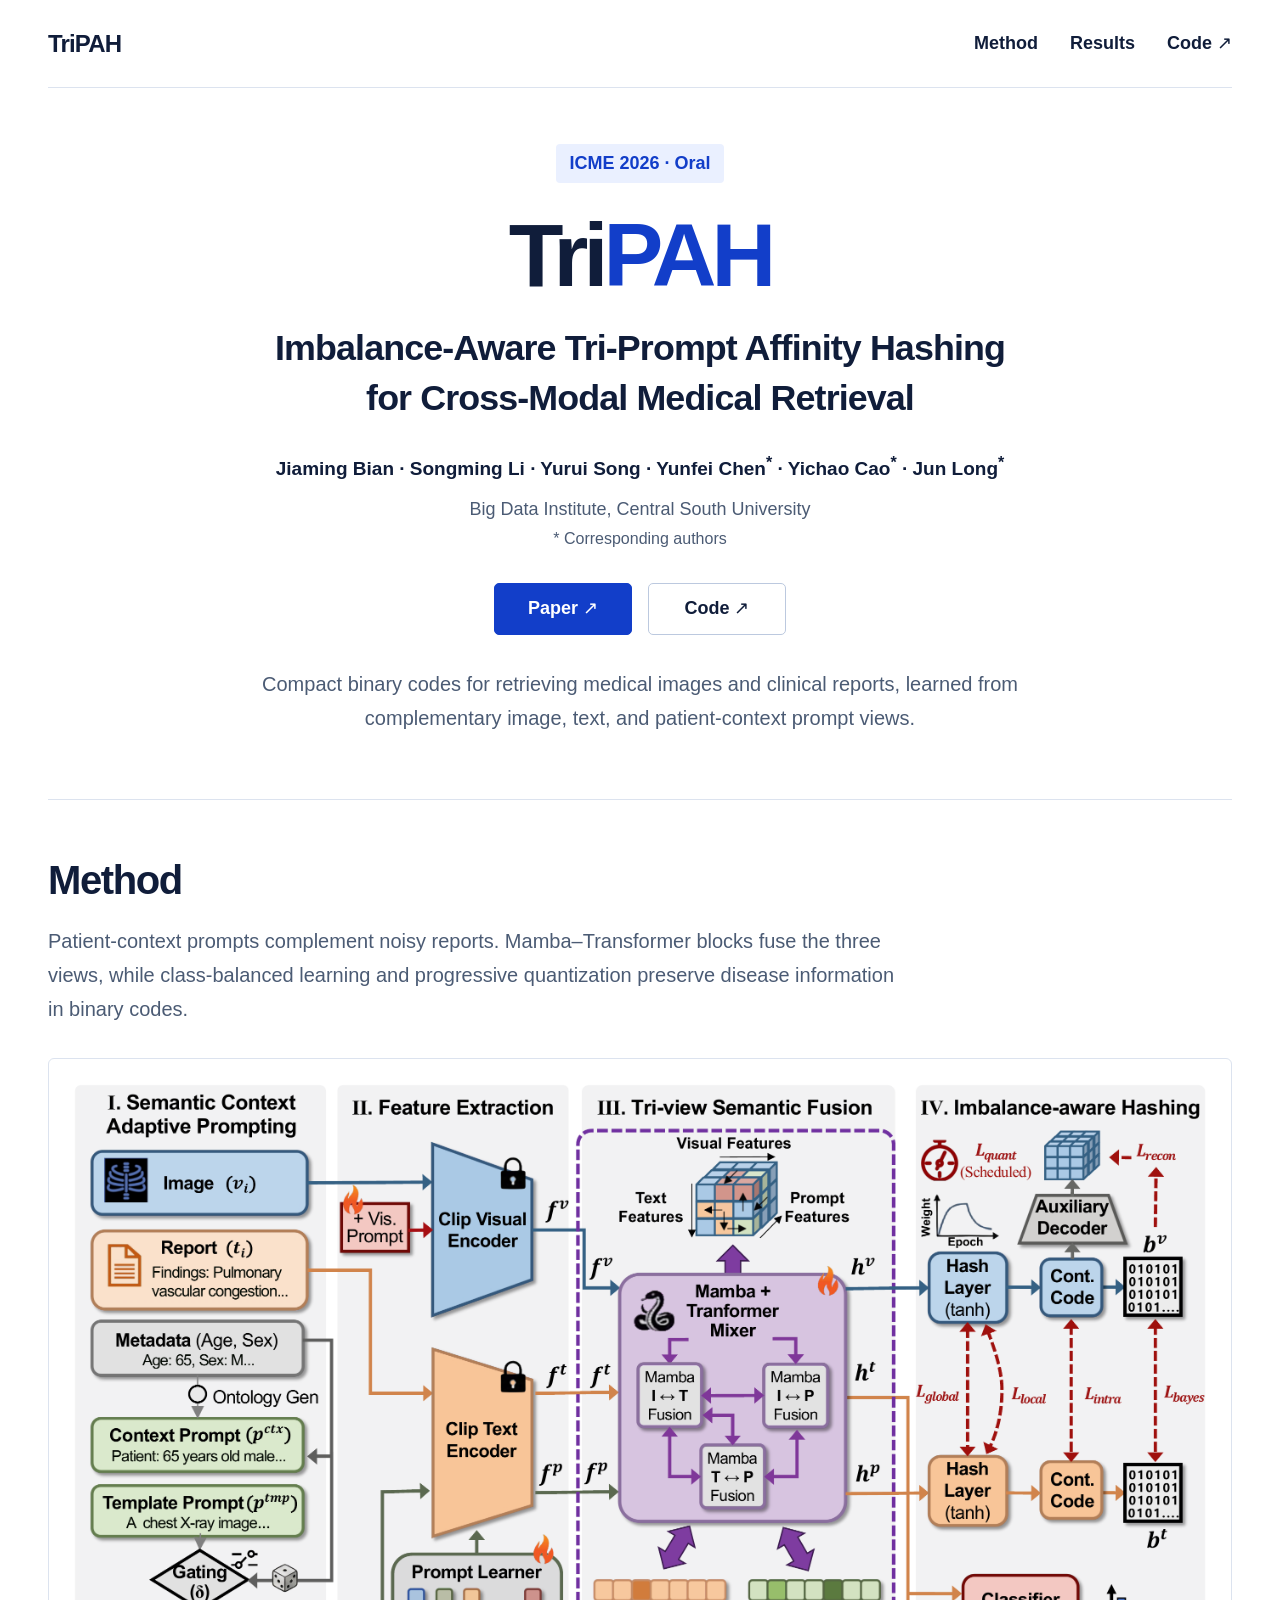
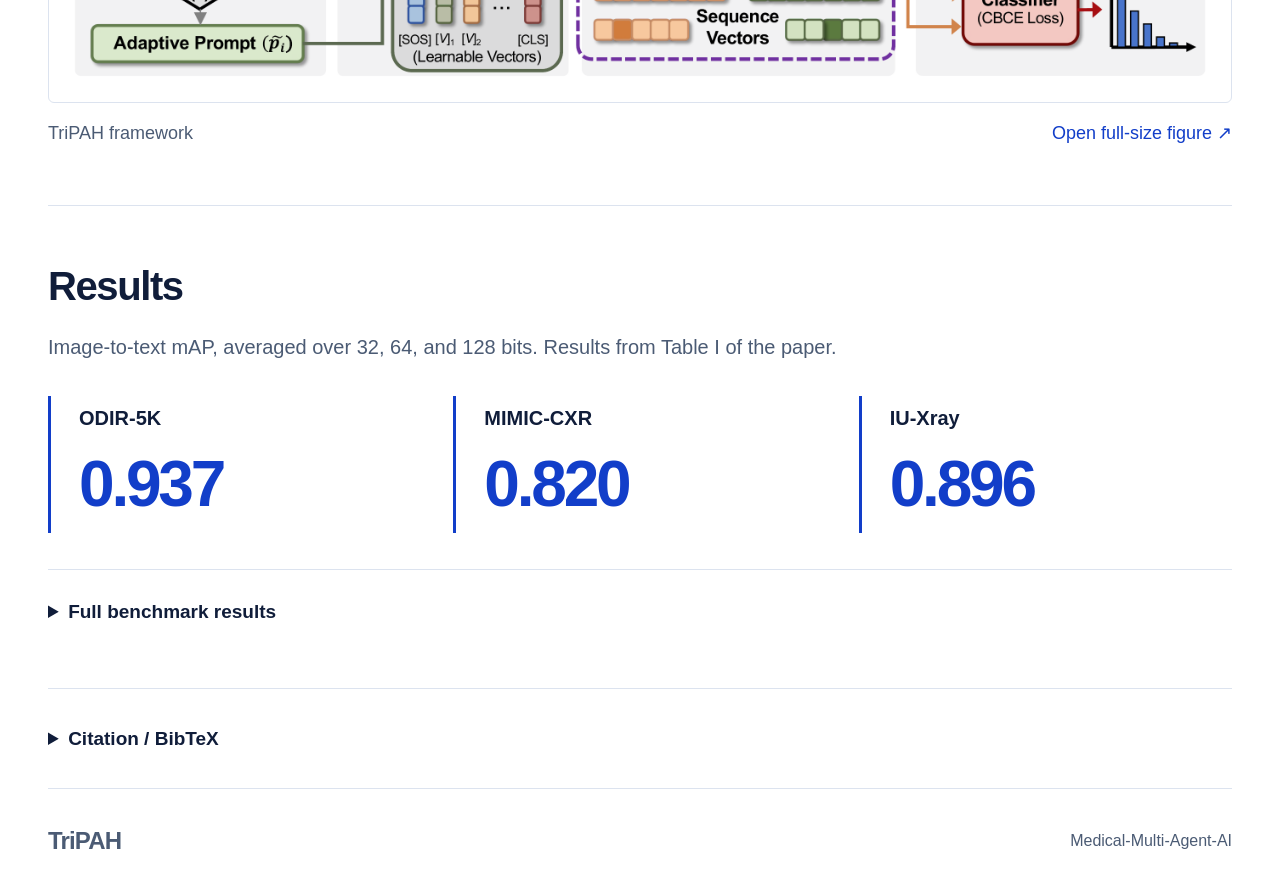
==== commit 51add313: "Simplify project homepage and improve text readability" ====
--- a/website/index.html
+++ b/website/index.html
@@ -11,44 +11,58 @@
 </head>
 <body>
   <a class="skip" href="#main">Skip to content</a>
-  <header class="header"><a class="brand" href="#">TriPAH<span class="brand-mark" aria-hidden="true"><i></i><i></i><i></i></span></a><nav aria-label="Main navigation"><a href="#overview">Overview</a><a href="#method">Method</a><a href="#results">Results</a><a class="nav-code" href="https://github.com/Medical-Multi-Agent-AI/TriPAH">Code <span aria-hidden="true">↗</span></a></nav></header>
+  <header class="header">
+    <a class="brand" href="#">TriPAH</a>
+    <nav aria-label="Main navigation"><a href="#method">Method</a><a href="#results">Results</a><a href="https://github.com/Medical-Multi-Agent-AI/TriPAH">Code ↗</a></nav>
+  </header>
   <main id="main">
     <section class="hero" id="overview">
-      <div class="eyebrow">CROSS-MODAL MEDICAL RETRIEVAL</div>
       <p class="venue">ICME 2026 · Oral</p>
-      <h1>Tri<span>PAH</span><span class="hero-period">.</span></h1>
+      <h1>Tri<span>PAH</span></h1>
       <p class="paper-title">Imbalance-Aware Tri-Prompt Affinity Hashing<br class="desktop-break"> for Cross-Modal Medical Retrieval</p>
       <p class="authors">Jiaming Bian · Songming Li · Yurui Song · Yunfei Chen<sup>*</sup> · Yichao Cao<sup>*</sup> · Jun Long<sup>*</sup></p>
-      <p class="affiliation">Big Data Institute, Central South University, Changsha, China <span>· * Corresponding authors</span></p>
-      <p class="hero-intro">Connecting medical images and reports through compact binary codes, with complementary image, text, and prompt views and imbalance-aware learning.</p>
-      <div class="hero-actions"><a class="button primary" href="https://arxiv.org/abs/2606.27010">Read the paper <span aria-hidden="true">↗</span></a><a class="button secondary" href="https://github.com/Medical-Multi-Agent-AI/TriPAH">Explore the code <span aria-hidden="true">↗</span></a></div>
-      <div class="hero-strip"><span>Medical images ↔ Clinical reports</span><span>Tri-view fusion</span><span>Adaptive hashing</span></div>
+      <p class="affiliation">Big Data Institute, Central South University<br><span>* Corresponding authors</span></p>
+      <div class="hero-actions"><a class="button primary" href="https://arxiv.org/abs/2606.27010">Paper ↗</a><a class="button" href="https://github.com/Medical-Multi-Agent-AI/TriPAH">Code ↗</a></div>
+      <p class="hero-intro">Compact binary codes for retrieving medical images and clinical reports, learned from complementary image, text, and patient-context prompt views.</p>
     </section>
-    <section class="section overview-grid" aria-labelledby="motivation-title">
-      <div><div class="section-kicker">THE CHALLENGE</div><h2 id="motivation-title">Beyond image–text<br>alignment.</h2><p>Clinical reports are noisy, disease labels are long-tailed, and early quantization can weaken cross-modal alignment.</p><p>TriPAH adds a patient-context prompt view to connect medical images and reports. Tri-view fusion, class-balanced supervision, and progressive quantization learn compact binary codes for bidirectional retrieval.</p><a class="text-link" href="assets/tripah-paper.pdf">Read the full methodology ↗</a></div>
-      <figure class="comparison-figure"><a href="assets/comparison.pdf" aria-label="Open the conceptual comparison as a vector PDF"><img src="assets/comparison.webp" width="2690" height="1388" alt="Comparison of a traditional dual-view image–text hashing framework and TriPAH's tri-view image, text, and prompt framework." loading="lazy"></a><figcaption>From dual-view alignment to tri-view, imbalance-aware hashing.</figcaption></figure>
+    <section class="section" id="method">
+      <h2>Method</h2>
+      <p class="section-lead">Patient-context prompts complement noisy reports. Mamba–Transformer blocks fuse the three views, while class-balanced learning and progressive quantization preserve disease information in binary codes.</p>
+      <figure class="method-figure">
+        <div class="figure-scroll" tabindex="0" role="region" aria-label="TriPAH framework; scroll horizontally on small screens">
+          <a href="assets/main-method.pdf" aria-label="Open full-size TriPAH framework"><img src="assets/main-method.webp" width="2706" height="1439" alt="TriPAH framework: context-adaptive prompting, CLIP feature extraction, Mamba–Transformer tri-view fusion, and imbalance-aware multi-task hashing." loading="lazy"></a>
+        </div>
+        <figcaption><span>TriPAH framework<span class="mobile-hint"> · Scroll to explore</span></span><a href="assets/main-method.pdf">Open full-size figure ↗</a></figcaption>
+      </figure>
     </section>
-    <section class="section" id="method"><div class="section-kicker">01 / THE METHOD</div><div class="section-heading"><h2>Three views.<br>One shared retrieval space.</h2><p class="section-lead">Image, text, and prompt features interact before they become compact binary codes.</p></div>
-      <figure class="wide-figure"><a href="assets/main-method.pdf" aria-label="Open the full TriPAH framework as a vector PDF"><img src="assets/main-method.webp" width="2706" height="1439" alt="TriPAH framework: context-adaptive prompting, CLIP feature extraction, Mamba–Transformer tri-view fusion, and imbalance-aware multi-task hashing." loading="lazy"></a><figcaption><span>TriPAH framework · Figure 2 in the paper</span><a href="assets/main-method.pdf">View vector PDF ↗</a></figcaption></figure>
-      <div class="method-steps"><article><span class="step-number">I</span><h3>Context-adaptive prompts</h3><p>Ontology-grounded patient context and stochastic gating complement raw reports with a template fallback.</p></article><article><span class="step-number">II</span><h3>Prompted feature extraction</h3><p>CLIP encoders extract visual, report, and prompt embeddings, with learnable prompts in the visual branch.</p></article><article><span class="step-number">III</span><h3>Tri-view semantic fusion</h3><p>Mamba–Transformer blocks model image–text, image–prompt, and text–prompt interactions.</p></article><article><span class="step-number">IV</span><h3>Imbalance-aware hashing</h3><p>Class-balanced supervision and asymmetric quantization preserve discriminative information in binary codes.</p></article></div>
-    </section>
-    <section class="section" id="results"><div class="section-kicker">02 / EXPERIMENTS</div><div class="section-heading"><h2>Stronger retrieval across<br>three medical benchmarks.</h2><p class="section-lead">Results reported in the paper, covering fundus photography and chest radiography at 32, 64, and 128 bits.</p></div>
-      <div class="metrics"><article><div class="metric-label">ODIR-5K</div><div class="metric-value">0.937</div><p>Mean image → text mAP</p><span>+26.2 percentage points</span></article><article><div class="metric-label">MIMIC-CXR</div><div class="metric-value">0.820</div><p>Mean image → text mAP</p><span>+12.6 percentage points</span></article><article><div class="metric-label">IU-Xray</div><div class="metric-value">0.896</div><p>Mean image → text mAP</p><span>+14.5 percentage points</span></article></div>
-      <p class="data-note">Mean over 32, 64, and 128 bits. Absolute gains over the strongest baseline mean in each dataset; source: Table I.</p>
-      <div class="benchmark-head"><h3>Explore the benchmark results</h3><div class="dataset-switch" role="group" aria-label="Select benchmark dataset"><button type="button" data-dataset="odir" aria-pressed="true">ODIR-5K</button><button type="button" data-dataset="mimic" aria-pressed="false">MIMIC-CXR</button><button type="button" data-dataset="iu" aria-pressed="false">IU-Xray</button></div></div>
+    <section class="section" id="results">
+      <h2>Results</h2>
+      <p class="section-lead">Image-to-text mAP, averaged over 32, 64, and 128 bits. Results from Table I of the paper.</p>
+      <div class="metrics">
+        <article><h3>ODIR-5K</h3><p class="metric-value">0.937</p></article>
+        <article><h3>MIMIC-CXR</h3><p class="metric-value">0.820</p></article>
+        <article><h3>IU-Xray</h3><p class="metric-value">0.896</p></article>
+      </div>
+      <details class="disclosure benchmark"><summary>Full benchmark results</summary>
+      <div class="benchmark-head"><div class="dataset-switch" role="group" aria-label="Select benchmark dataset"><button type="button" data-dataset="odir" aria-pressed="true">ODIR-5K</button><button type="button" data-dataset="mimic" aria-pressed="false">MIMIC-CXR</button><button type="button" data-dataset="iu" aria-pressed="false">IU-Xray</button></div></div>
       <div class="table-scroll" tabindex="0" role="region" aria-label="Benchmark table, scroll horizontally for all bit lengths"><table><caption id="benchmark-caption">ODIR-5K · Mean average precision (mAP ↑)</caption><thead><tr><th rowspan="2" scope="col">Method</th><th colspan="3" scope="colgroup">Image → Text</th><th colspan="3" scope="colgroup">Text → Image</th></tr><tr><th scope="col">32 bits</th><th scope="col">64 bits</th><th scope="col">128 bits</th><th scope="col">32 bits</th><th scope="col">64 bits</th><th scope="col">128 bits</th></tr></thead><tbody id="benchmark-body">
         <tr><th scope="row">DCHMT</th><td>0.502</td><td>0.518</td><td>0.522</td><td>0.707</td><td>0.711</td><td>0.718</td></tr><tr><th scope="row">MITH</th><td>0.501</td><td>0.506</td><td>0.524</td><td>0.432</td><td>0.443</td><td>0.436</td></tr><tr><th scope="row">DSPH</th><td>0.449</td><td>0.487</td><td>0.488</td><td>0.351</td><td>0.385</td><td>0.401</td></tr><tr><th scope="row">CMCL</th><td>0.531</td><td>0.527</td><td>0.542</td><td>0.390</td><td>0.393</td><td>0.407</td></tr><tr><th scope="row">CICH</th><td>0.542</td><td>0.528</td><td>0.525</td><td>0.813</td><td>0.819</td><td>0.931</td></tr><tr><th scope="row">MSACH</th><td>0.665</td><td>0.669</td><td>0.690</td><td>0.888</td><td>0.889</td><td>0.901</td></tr><tr class="ours"><th scope="row">TriPAH <span>Ours</span></th><td>0.936</td><td>0.939</td><td>0.937</td><td>0.989</td><td>0.971</td><td>0.972</td></tr>
       </tbody></table></div><p class="data-note" id="benchmark-status" aria-live="polite">ODIR-5K: binocular fundus images with 8 disease labels.</p><p class="data-note">All values are transcribed from Table I of the supplied paper. A dash indicates an unreported result.</p>
-      <div class="efficiency"><div><div class="section-kicker">EFFICIENCY</div><h3>Compact codes.<br>Practical retrieval.</h3></div><div><strong>19 s</strong><span>ODIR inference</span></div><div><strong>8 s</strong><span>IU-Xray inference</span></div><div><strong>329 s</strong><span>MIMIC-CXR inference</span></div></div><p class="data-note">Table III: end-to-end code generation and database retrieval on the paper's evaluation setup. These are total benchmark times, not per-query latency.</p>
+
+      </details>
     </section>
-    <section class="section" id="qualitative"><div class="section-kicker">03 / RETRIEVAL EXAMPLES</div><h2>Linking visual findings<br>to clinical descriptions.</h2><p class="section-lead">Qualitative examples from ODIR-5K and IU-Xray illustrate retrieval across different imaging modalities.</p><figure class="wide-figure demo-figure"><a href="assets/demo.pdf" aria-label="Open retrieval examples as a vector PDF"><img src="assets/demo.webp" width="2934" height="1366" alt="Qualitative medical retrieval examples: fundus images and diagnostic reports on ODIR-5K, and chest X-ray findings on IU-Xray." loading="lazy"></a><figcaption><span>Qualitative retrieval · Figure 3 in the paper</span><a href="assets/demo.pdf">View vector PDF ↗</a></figcaption></figure></section>
-    <section class="section citation" id="citation"><div><div class="section-kicker">04 / PAPER & CODE</div><h2>Build on TriPAH.</h2><p>Read the paper for the full formulation, dataset splits, baseline comparisons, and ablations. The repository includes training, evaluation, and dataset preparation code.</p><div class="hero-actions"><a class="button primary" href="assets/tripah-paper.pdf">Paper PDF ↗</a><a class="button secondary" href="https://github.com/Medical-Multi-Agent-AI/TriPAH">GitHub ↗</a></div></div><div class="citation-box"><div class="citation-heading"><h3>Citation</h3><a href="assets/tripah.bib" download>Download BibTeX ↓</a></div><pre><code>@article{bian2026tripah,
+    <section class="section citation" id="citation" aria-label="Citation">
+      <details class="disclosure"><summary>Citation / BibTeX</summary>
+        <a class="download" href="assets/tripah.bib" download>Download BibTeX ↓</a>
+        <pre><code>@article{bian2026tripah,
   title={TriPAH: Imbalance-Aware Tri-Prompt Affinity Hashing for Cross-Modal Medical Retrieval},
   author={Bian, Jiaming and Li, Songming and Song, Yurui and Chen, Yunfei and Cao, Yichao and Long, Jun},
   journal={arXiv preprint arXiv:2606.27010},
   year={2026}
-}</code></pre></div></section>
+}</code></pre>
+      </details>
+    </section>
   </main>
-  <footer><a class="brand" href="#">TriPAH</a><span>Medical-Multi-Agent-AI</span><a href="https://github.com/Medical-Multi-Agent-AI/TriPAH">Source code ↗</a></footer>
-<script src="app.js" defer></script>
+  <footer><a class="brand" href="#">TriPAH</a><span>Medical-Multi-Agent-AI</span></footer>
+  <script src="app.js" defer></script>
 </body></html>
--- a/website/styles.css
+++ b/website/styles.css
@@ -1,9 +1,11 @@
-:root{--ink:#101d3a;--muted:#51617c;--blue:#123ec9;--line:#dce3ef;--surface:#f3f6fb;--teal:#087f86;--purple:#7250b7;--amber:#a76614;font-family:Inter,"Segoe UI",Arial,sans-serif;color:var(--ink);background:#fff;font-synthesis:none}
-*{box-sizing:border-box}html{scroll-behavior:smooth;scroll-padding-top:90px}body{margin:0;font-size:16px;line-height:1.65}a{color:inherit;text-decoration:none}a:hover{color:var(--blue)}button,a{-webkit-tap-highlight-color:transparent}a:focus-visible,button:focus-visible{outline:3px solid #5685ff;outline-offset:5px}button{font:inherit}.skip{position:absolute;left:24px;top:-80px;padding:10px;background:#fff;z-index:20}.skip:focus{top:12px}.header{max-width:1328px;margin:auto;height:88px;padding:0 56px;display:flex;align-items:center;justify-content:space-between;border-bottom:1px solid var(--line)}.brand{display:inline-flex;align-items:center;gap:12px;font-size:23px;font-weight:800;letter-spacing:-1px}.brand-mark{display:flex;gap:3px;align-items:flex-end}.brand-mark i{width:4px;height:17px;background:var(--teal)}.brand-mark i:nth-child(2){height:23px;background:var(--purple)}.brand-mark i:nth-child(3){height:12px;background:var(--amber)}nav{display:flex;gap:32px;align-items:center;font-size:14px;font-weight:600}.nav-code{border-left:1px solid var(--line);padding-left:32px}.hero{max-width:1216px;margin:auto;padding:78px 0 0}.eyebrow,.section-kicker{font-size:13px;font-weight:700;letter-spacing:.13em;color:var(--blue)}h1{font-size:clamp(76px,10.2vw,142px);line-height:1.1;letter-spacing:-.065em;margin:16px 0 22px;font-weight:750}h1>span:not(.hero-period){color:var(--blue)}.hero-period{color:var(--teal)}.paper-title{font-size:clamp(23px,2.6vw,35px);line-height:1.35;letter-spacing:-.035em;font-weight:600;max-width:990px;margin:0 0 24px}.hero-intro{max-width:740px;font-size:18px;color:var(--muted);line-height:1.65}.hero-actions{display:flex;gap:14px;margin-top:32px}.button{padding:12px 21px;border:1px solid var(--line);font-weight:650;display:inline-flex;gap:28px;align-items:center;border-radius:5px;font-size:15px}.button.primary{background:var(--blue);border-color:var(--blue);color:#fff}.button.primary:hover{background:#0b2fa8}.button.secondary:hover{background:var(--surface)}.hero-strip{display:flex;gap:48px;border-top:1px solid var(--line);border-bottom:1px solid var(--line);margin-top:62px;padding:20px 0;font-size:14px;color:var(--muted)}.hero-strip span+span{border-left:1px solid var(--line);padding-left:48px}.section{max-width:1216px;margin:auto;padding:80px 0;border-bottom:1px solid var(--line)}h2{font-size:clamp(30px,4vw,48px);line-height:1.2;font-weight:650;letter-spacing:-.045em;margin:20px 0 24px}.section-lead{font-size:19px;max-width:770px;color:var(--muted)}footer{max-width:1216px;margin:auto;padding:35px 0 42px;display:flex;justify-content:space-between;align-items:center;font-size:14px;color:var(--muted)}
-@media(min-width:1500px){.hero,.section,footer{max-width:1216px}}@media(max-width:1328px){.hero,.section,footer{margin-left:56px;margin-right:56px}}@media(max-width:700px){.header{height:76px;padding:0 22px}nav{gap:16px}nav a:first-child{display:none}.nav-code{padding-left:0;border:0}.hero,.section,footer{margin-left:22px;margin-right:22px}.hero{padding-top:48px}.desktop-break{display:none}.hero-intro{font-size:17px}.hero-strip{gap:12px;flex-wrap:wrap;margin-top:40px}.hero-strip span+span{border:0;padding-left:0}.hero-strip span{width:100%}.section{padding:54px 0}.hero-actions{gap:10px;flex-wrap:wrap}.button{gap:14px;padding:11px 16px}footer{flex-wrap:wrap;gap:16px}footer .brand{width:100%}}
+:root{font-family:Inter,"Segoe UI",Arial,sans-serif;color:#101d3a;background:#fff;font-synthesis:none;--ink:#101d3a;--muted:#4b5b74;--blue:#123ec9;--line:#dce3ef;--surface:#f3f6fb}
+*{box-sizing:border-box}html{scroll-behavior:smooth;scroll-padding-top:2rem}body{margin:0;font-size:1.25rem;line-height:1.65}a{color:inherit;text-decoration:none}a:hover{color:var(--blue)}button{font:inherit}a,button,summary{-webkit-tap-highlight-color:transparent}a:focus-visible,button:focus-visible,summary:focus-visible,[tabindex]:focus-visible{outline:3px solid #5685ff;outline-offset:5px}.skip{position:absolute;left:1rem;top:-6rem;padding:.75rem;background:#fff;z-index:10}.skip:focus{top:.75rem}
+.header,.hero,.section,footer{width:calc(100% - 6rem);max-width:1200px;margin-inline:auto}.header{display:flex;justify-content:space-between;align-items:center;min-height:88px;border-bottom:1px solid var(--line);gap:1.5rem}.brand{font-size:1.5rem;font-weight:750;letter-spacing:-.035em}nav{display:flex;flex-wrap:wrap;gap:2rem;font-size:1.125rem;font-weight:600}
+.hero{text-align:center;padding:3.5rem 0 4rem}.venue{display:inline-block;margin:0;padding:.3rem .85rem;background:#eaf0ff;border-radius:4px;color:var(--blue);font-size:1.125rem;font-weight:700}h1{font-size:clamp(4rem,7vw,5.75rem);line-height:1.08;letter-spacing:-.055em;margin:1.5rem 0 1.2rem}h1 span{color:var(--blue)}.paper-title{font-size:clamp(1.7rem,2.8vw,2.35rem);font-weight:600;line-height:1.4;letter-spacing:-.025em;margin:0 auto;max-width:1080px}.authors{max-width:1030px;margin:1.8rem auto .5rem;font-size:1.1875rem;line-height:1.8;font-weight:550}.authors sup{font-size:1rem;line-height:0}.affiliation{color:var(--muted);font-size:1.125rem;line-height:1.65;margin:0}.affiliation span{font-size:1rem}.hero-actions{display:flex;justify-content:center;gap:1rem;flex-wrap:wrap;margin-top:1.8rem}.button{display:inline-flex;align-items:center;justify-content:center;min-width:138px;min-height:52px;padding:.6rem 1.5rem;border:1px solid #bcc9df;border-radius:5px;font-size:1.125rem;font-weight:650}.button:hover{background:var(--surface)}.button.primary{background:var(--blue);border-color:var(--blue);color:white}.button.primary:hover{background:#0b2fa8}.hero-intro{max-width:800px;margin:2rem auto 0;color:var(--muted);font-size:1.25rem;line-height:1.7}
+.section{padding:3.5rem 0;border-top:1px solid var(--line)}h2{font-size:2.5rem;line-height:1.2;letter-spacing:-.035em;margin:0 0 1.25rem;font-weight:650}.section-lead{max-width:850px;margin:0 0 2rem;color:var(--muted);font-size:1.25rem;line-height:1.7}figure{margin:0}.figure-scroll{overflow-x:auto;border:1px solid var(--line);border-radius:6px;padding:1rem;background:#fff}img{display:block;width:100%;height:auto}figcaption{display:flex;justify-content:space-between;gap:1rem;flex-wrap:wrap;font-size:1.125rem;color:var(--muted);margin-top:1rem}figcaption a,.download{color:var(--blue)}.mobile-hint{display:none}
+.metrics{display:grid;grid-template-columns:repeat(3,1fr);gap:2rem;margin:2rem 0}.metrics article{border-left:3px solid var(--blue);padding:.4rem 1.75rem}.metrics h3{font-size:1.25rem;font-weight:600;margin:0}.metric-value{font-size:clamp(3.1rem,5vw,4rem);font-weight:650;letter-spacing:-.05em;color:var(--blue);line-height:1.3;margin:.5rem 0 0}
+.disclosure{border-top:1px solid var(--line);margin-top:2.25rem;padding-top:1.25rem}.disclosure summary{cursor:pointer;font-size:1.1875rem;font-weight:600;padding:.35rem 0;width:fit-content;max-width:100%}.disclosure summary:hover{color:var(--blue)}.benchmark-head{display:flex;justify-content:flex-start;margin:1.5rem 0 1rem}.dataset-switch{display:flex;flex-wrap:wrap;gap:.4rem}.dataset-switch button{padding:.6rem 1rem;border:1px solid var(--line);border-radius:4px;background:white;font-size:1.0625rem;cursor:pointer;min-height:44px;color:var(--muted);font-weight:600}.dataset-switch button[aria-pressed=true]{background:var(--blue);color:#fff;border-color:var(--blue)}.dataset-switch button:hover{border-color:var(--blue)}.table-scroll{overflow-x:auto;border:1px solid var(--line);border-radius:6px}table{border-collapse:collapse;width:100%;min-width:780px;font-size:1rem;font-variant-numeric:tabular-nums;text-align:right}caption{text-align:left;padding:1rem 1.25rem;font-size:1.0625rem;font-weight:600}th,td{padding:.8rem 1.2rem;border-top:1px solid var(--line)}thead{background:var(--surface)}thead th{text-align:center;font-weight:650}thead th:first-child,tbody th{text-align:left}tbody th{font-weight:550}.ours{background:#eaf0ff;color:var(--blue);font-weight:700}.ours th{font-weight:700}.ours th span{font-size:1rem;margin-left:.3rem}.data-note{font-size:1rem;color:var(--muted);line-height:1.65;margin:.8rem 0 0}.citation{padding:1.75rem 0}.citation .disclosure{border:0;margin:0;padding:0}.download{display:inline-block;margin:1.5rem 0 1rem;font-size:1.125rem}pre{white-space:pre-wrap;overflow-wrap:anywhere;margin:0;padding:1.5rem;font-size:1rem;line-height:1.75;background:var(--surface);border-radius:5px}code{font-family:Consolas,"SFMono-Regular",monospace}footer{display:flex;justify-content:space-between;align-items:center;gap:1rem;flex-wrap:wrap;padding:2rem 0;font-size:1rem;color:var(--muted);border-top:1px solid var(--line)}
+@media(max-width:800px){.header,.hero,.section,footer{width:calc(100% - 3rem)}.desktop-break{display:none}.metrics{gap:1rem}.metrics article{padding:.4rem 1rem}.metric-value{font-size:3rem}}
+@media(max-width:600px){body{font-size:1.125rem}.header{min-height:76px;gap:1rem}nav{gap:1rem;font-size:1rem}.hero{padding:2.5rem 0 3rem}.authors{font-size:1.125rem;margin-top:1.4rem}.affiliation{font-size:1rem}.hero-intro,.section-lead{font-size:1.125rem}.section{padding:2.5rem 0}h2{font-size:2rem}.figure-scroll{padding:.6rem}.figure-scroll img{width:800px;max-width:none}.mobile-hint{display:inline}figcaption{font-size:1rem;gap:.4rem}figcaption>span,figcaption>a{display:block;width:100%}.metrics{grid-template-columns:1fr;gap:1.3rem;margin:1.5rem 0}.metrics article{display:flex;align-items:center;justify-content:space-between;padding:.4rem 1.2rem;gap:1rem}.metrics h3{font-size:1.125rem}.metric-value{font-size:3rem;margin:0}.disclosure summary{font-size:1.125rem}.citation{padding:1.5rem 0}pre{padding:1rem}.dataset-switch button{font-size:1rem}.hero-actions{gap:.75rem}.button{min-width:125px}.download{font-size:1rem}}
+@media(max-width:370px){.header,.hero,.section,footer{width:calc(100% - 2rem)}.header{align-items:flex-start;padding-block:1rem;flex-direction:column;gap:.4rem}nav{width:100%;justify-content:space-between}}
 @media(prefers-reduced-motion:reduce){html{scroll-behavior:auto}}
-.authors{font-size:16px;font-weight:550;margin:23px 0 3px;max-width:1000px}.authors sup{font-size:12px}.affiliation{font-size:14px;color:var(--muted);margin:0 0 23px}.affiliation span{font-size:12px}.hero-intro{margin-top:22px}.overview-grid{display:grid;grid-template-columns:1fr 1fr;gap:95px;align-items:center}.overview-grid p{color:var(--muted);max-width:500px;font-size:17px}.text-link{color:var(--blue);font-size:15px;font-weight:650;display:inline-block;margin-top:16px}figure{margin:0}img{display:block;max-width:100%;height:auto}.comparison-figure img{max-height:470px;width:100%;object-fit:contain}.comparison-figure figcaption{text-align:center}.section-heading{display:flex;justify-content:space-between;gap:60px;align-items:center}.section-heading h2{flex:1}.section-heading .section-lead{max-width:420px;flex:1}.wide-figure{margin-top:30px;padding:25px;border:1px solid var(--line);border-radius:8px;background:white}.wide-figure img{width:100%;height:auto}.wide-figure figcaption{display:flex;gap:16px;justify-content:space-between;flex-wrap:wrap;border-top:1px solid var(--line);padding-top:18px;margin-top:22px}figcaption{font-size:13px;color:var(--muted);line-height:1.5;margin-top:18px}figcaption a{color:var(--blue)}.method-steps{display:grid;grid-template-columns:repeat(4,1fr);gap:28px;margin-top:38px}.step-number{color:var(--blue);font-size:13px;font-weight:750;display:block;border-top:3px solid var(--blue);padding-top:15px}.method-steps article:nth-child(2) .step-number{border-color:var(--teal);color:var(--teal)}.method-steps article:nth-child(3) .step-number{border-color:var(--purple);color:var(--purple)}.method-steps article:nth-child(4) .step-number{border-color:var(--amber);color:var(--amber)}h3{font-size:19px;line-height:1.4;letter-spacing:-.025em;font-weight:650;margin:13px 0}.method-steps p{color:var(--muted);font-size:15px;line-height:1.6;margin:0}.metrics{display:grid;grid-template-columns:repeat(3,1fr);margin-top:32px;background:var(--surface);border:1px solid var(--line);border-radius:7px}.metrics article{padding:30px 32px}.metrics article+article{border-left:1px solid var(--line)}.metric-label{font-size:14px;font-weight:650}.metric-value{font-size:66px;font-weight:650;letter-spacing:-.06em;color:var(--blue);line-height:1.3;margin:8px 0}.metrics p{font-size:14px;color:var(--muted);margin:0 0 12px}.metrics article>span{font-size:14px;font-weight:650;color:var(--teal)}.data-note{font-size:13px;color:var(--muted);line-height:1.65;margin:16px 0}.benchmark-head{display:flex;justify-content:space-between;align-items:center;gap:20px;margin-top:45px;margin-bottom:18px}.dataset-switch{display:flex;border:1px solid var(--line);border-radius:6px;padding:4px;gap:3px}.dataset-switch button{border:0;background:transparent;color:var(--muted);border-radius:3px;padding:9px 15px;font-size:14px;cursor:pointer;font-weight:600}.dataset-switch button:hover{background:var(--surface)}.dataset-switch button[aria-pressed=true]{background:var(--blue);color:white}.table-scroll{overflow-x:auto;border:1px solid var(--line);border-radius:7px}table{border-collapse:collapse;width:100%;min-width:650px;font-size:14px;font-variant-numeric:tabular-nums;text-align:right}caption{text-align:left;font-weight:600;padding:18px 22px;color:var(--muted);font-size:13px;background:#fff}th,td{padding:13px 22px;border-top:1px solid var(--line)}thead{background:var(--surface)}thead th{text-align:center;font-size:13px;font-weight:650}thead th:first-child,tbody th{text-align:left}tbody th{font-weight:550}tbody tr:hover{background:#f9fbfe}.ours,.ours:hover{background:#eaf0ff;color:var(--blue);font-weight:750}.ours th{font-weight:750}.ours th span{margin-left:6px;font-size:11px;letter-spacing:.01em;text-transform:uppercase}.efficiency{display:grid;grid-template-columns:1.3fr repeat(3,1fr);gap:32px;align-items:center;margin-top:50px;border-top:1px solid var(--line);padding-top:30px}.efficiency h3{font-size:23px}.efficiency strong{display:block;font-size:38px;font-weight:600;letter-spacing:-.04em}.efficiency span{font-size:14px;color:var(--muted)}.demo-figure{padding:25px 40px}.citation{display:grid;grid-template-columns:.9fr 1.1fr;gap:75px;align-items:center}.citation p{color:var(--muted);max-width:480px}.citation-box{background:var(--surface);border:1px solid var(--line);border-radius:7px;overflow:hidden}.citation-heading{padding:8px 24px;display:flex;justify-content:space-between;align-items:center;border-bottom:1px solid var(--line);gap:15px}.citation-heading h3{font-size:15px}.citation-heading a{font-size:13px;color:var(--blue)}pre{white-space:pre-wrap;overflow-wrap:anywhere;margin:0;padding:24px;font-size:13px;line-height:1.8;color:#374563}code{font-family:Consolas,"SFMono-Regular",monospace}
-@media(max-width:1000px){.overview-grid{gap:42px}.method-steps{grid-template-columns:repeat(2,1fr)}.section-heading{gap:35px}.metrics article{padding:25px}.metric-value{font-size:52px}.benchmark-head{flex-wrap:wrap}.citation{gap:35px;grid-template-columns:1fr}.efficiency{gap:22px}}
-@media(max-width:700px){.authors{line-height:1.8;font-size:15px}.affiliation span{display:block}.overview-grid{grid-template-columns:1fr;gap:32px}.comparison-figure img{max-height:360px}.section-heading{display:block}.section-heading .section-lead{max-width:none}.wide-figure{padding:12px;border-radius:5px}.wide-figure figcaption{font-size:12px;padding:12px 3px 0;margin-top:12px}.method-steps{gap:25px 20px}.method-steps h3{font-size:17px}.method-steps p{font-size:14px}.metrics{grid-template-columns:1fr}.metrics article{padding:22px 25px;display:grid;grid-template-columns:1fr 1fr;gap:0 15px;align-items:center}.metrics article+article{border-left:0;border-top:1px solid var(--line)}.metric-label{grid-column:1}.metric-value{grid-column:2;grid-row:1/4;text-align:right;font-size:52px;margin:0}.metrics p{font-size:12px;margin:4px 0}.metrics article>span{font-size:12px}.dataset-switch{width:100%;justify-content:space-between}.dataset-switch button{font-size:13px;padding:9px 13px}.benchmark-head{gap:4px;margin-top:35px}.efficiency{grid-template-columns:repeat(3,1fr);gap:15px}.efficiency>div:first-child{grid-column:1/-1}.efficiency h3 br{display:none}.efficiency strong{font-size:29px}.efficiency span{font-size:12px}.citation{gap:28px}.citation-heading{padding:8px 17px}pre{padding:18px;font-size:12px}.demo-figure{padding:12px}}
-
-.venue{display:inline-block;font-size:14px;font-weight:700;letter-spacing:.015em;color:var(--blue);background:#eaf0ff;border:1px solid #cbd9ff;padding:5px 12px;border-radius:4px;margin:16px 0 0}
